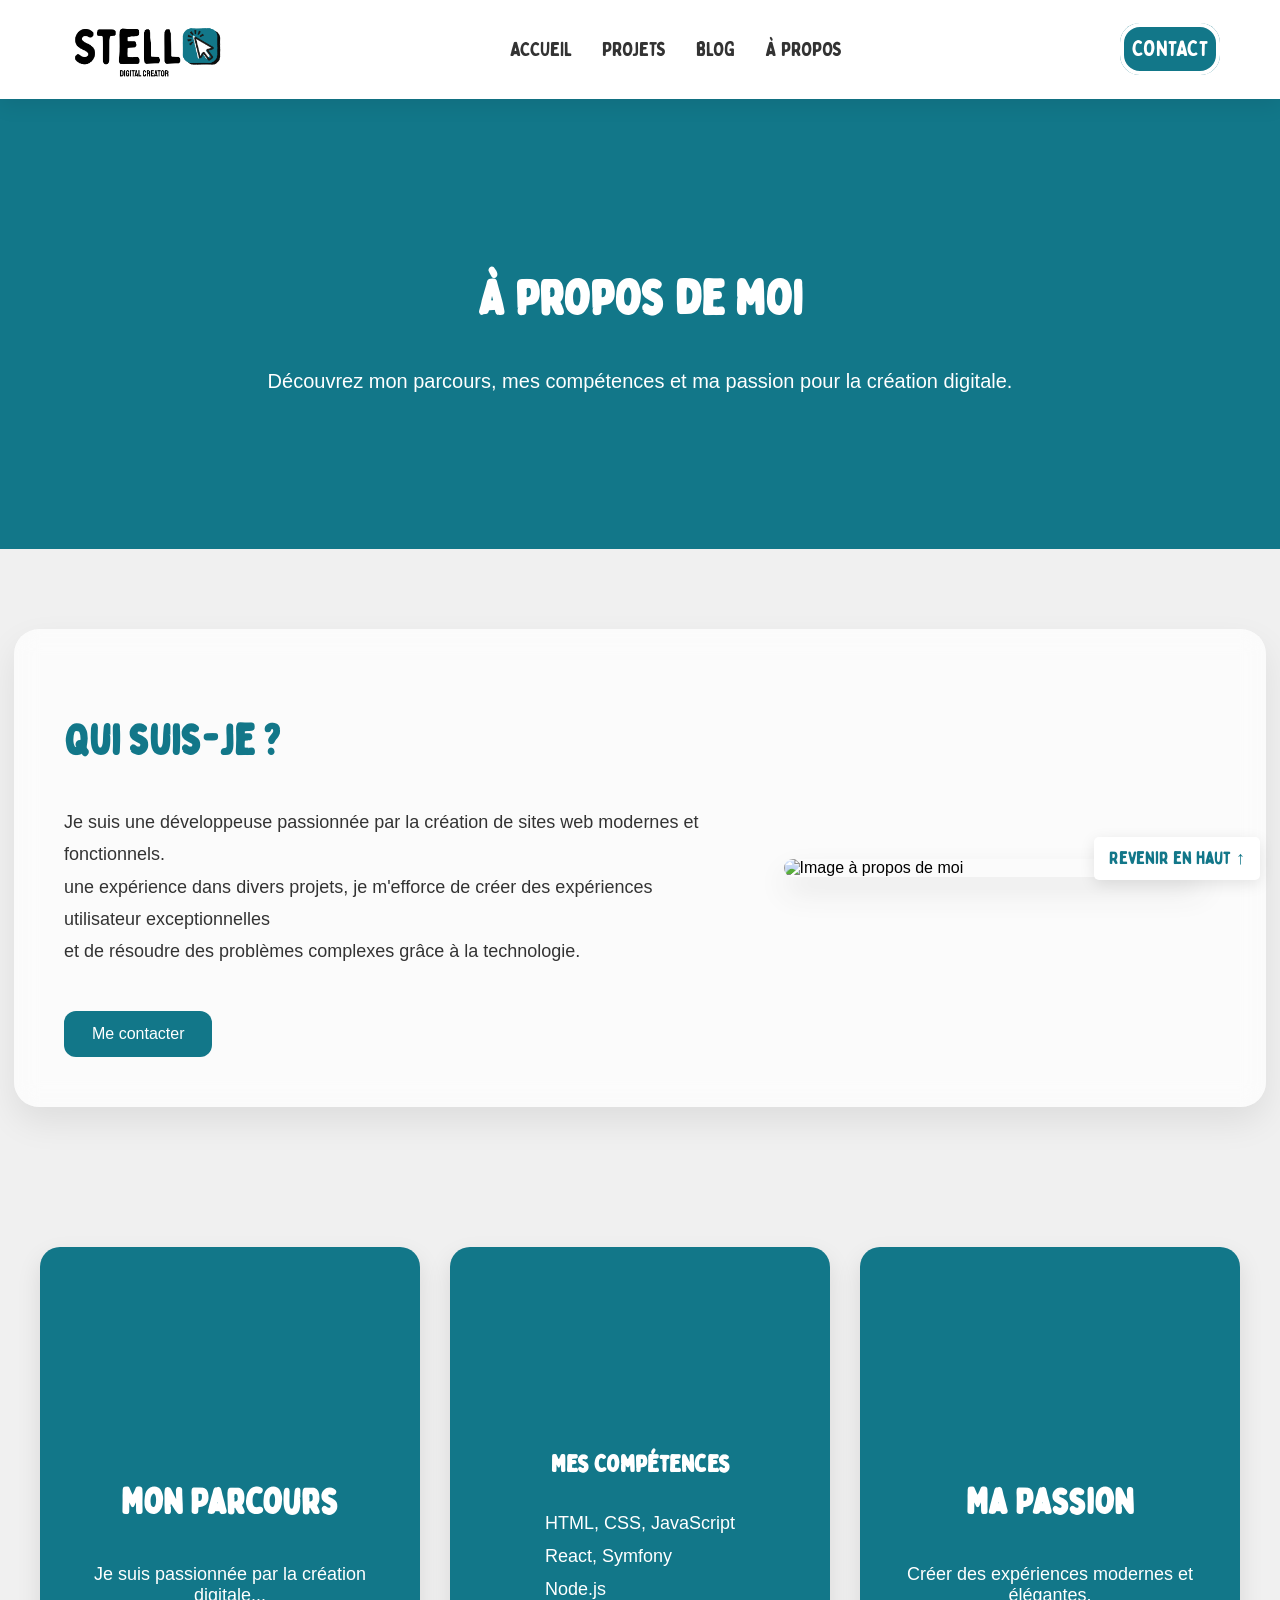
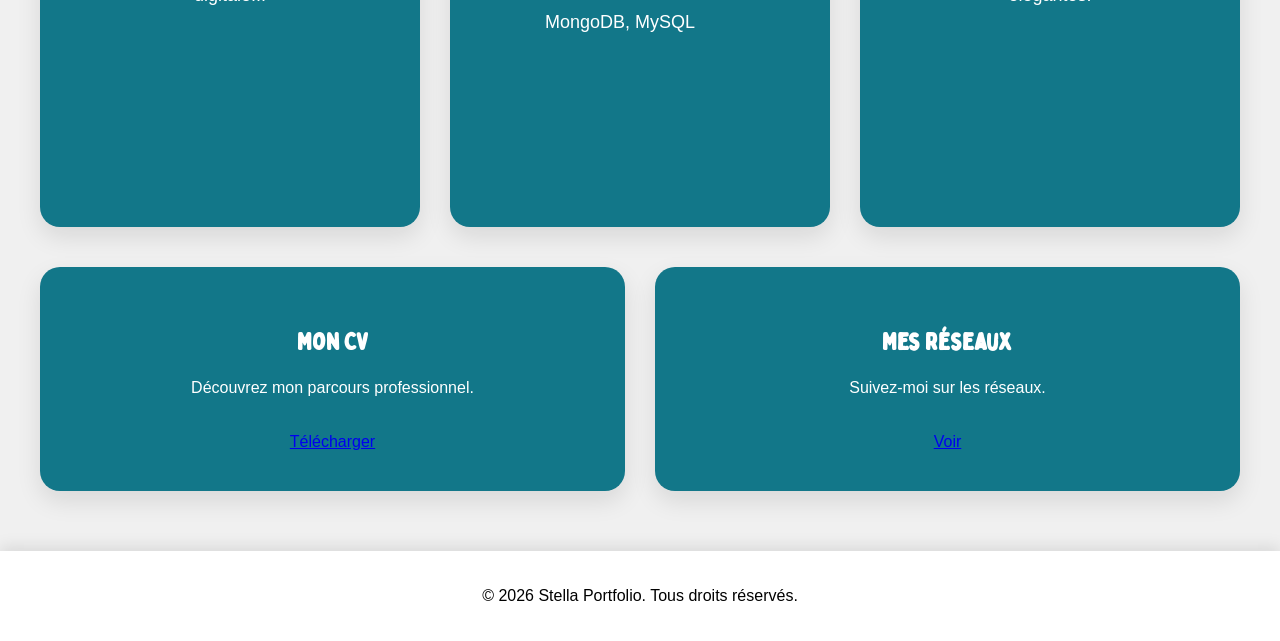
==== vues/apropos.html @ 51af080c "création page html et css" ====
<!DOCTYPE html>
<html lang="fr">
<head>
    <meta charset="UTF-8">
    <meta name="viewport" content="width=device-width, initial-scale=1.0">
        <link rel="stylesheet" href="../assets/css/apropos.css">
        <link rel="stylesheet" href="../assets/css/general.css">
    <title>À propos</title>
</head>

<body>
    <header>
        <!-- En-tête avec la barre de navigation et la section de héros -->
        <nav class="navbar">
            <div class="navbar-logo">
                <img src="../media/logo_stella.png" alt="Logo de mon site" class="logo">
            </div>
            <div class="nav-links">
                <a href="../index.html">Accueil</a>
                <a href="projets.html">Projets</a>
                <a href="blog.html">Blog</a>
                <a href="apropos.html">À propos</a>
            </div>
            <div class="nav-links-right">
                <a href="contact.html">Contact</a>
            </div>
        </nav>
        <!-- Section de héros -->
         <div class="hero-about">
            <h1>À propos de moi</h1>
            <p>Découvrez mon parcours, mes compétences et ma passion pour la création digitale.</p>
        </div>
    </header>

    <!-- Section principale -->
    <main>
        <!-- Section à propos de moi -->
        <section class="about-me">

            <div class="about-me-txt">
            <h2>Qui suis-je ?</h2>
            <p>Je suis une développeuse passionnée par la création de sites web modernes et fonctionnels.<br> une expérience dans divers projets, je m'efforce de créer des expériences utilisateur exceptionnelles <br>et de résoudre des problèmes complexes grâce à la technologie.</p>
             <a href="contact.html" class="btn">Me contacter</a>
            </div>

            <div class="about-me-img">
                <img src="../media/about_image.png" alt="Image à propos de moi" class="about-image">
            </div>

        </section>
        <!-- Section de mon parcours et compétences -->
       <div class="sections-container">

    <div class="section-container-col">
        <section class="about-content">
            <h2>Mon Parcours</h2>
            <p>Je suis passionnée par la création digitale...</p>
        </section>
    </div>

    <div class="section-container-col">
        <section class="skills">
            <h2>Mes Compétences</h2>
            <ul>
                <li>HTML, CSS, JavaScript</li>
                <li>React, Symfony</li>
                <li>Node.js</li>
                <li>MongoDB, MySQL</li>
            </ul>
        </section>
    </div>

    <div class="section-container-col">
        <section class="about-content">
            <h2>Ma Passion</h2>
            <p>Créer des expériences modernes et élégantes.</p>
        </section>
    </div>

</div>
<div class="bottom-sections">

    <section class="resume">
        <h2>Mon CV</h2>
        <p>Découvrez mon parcours professionnel.</p>
        <a href="../media/CV_Stella.pdf" class="btn">Télécharger</a>
    </section>

    <section class="reseaux-sociaux">
        <h2>Mes Réseaux</h2>
        <p>Suivez-moi sur les réseaux.</p>
        <a href="#" class="btn">Voir</a>
    </section>

</div>
    </main>
    <div class="back-to-top">
    <a href="index.html" class="btn">Revenir en haut</a>
</div>
        <footer>
            <p>&copy; 2026 Stella Portfolio. Tous droits réservés.</p>
        </footer>
</body>
</html>
---- assets/css/apropos.css ----
.hero-about {
    height: 50vh;
    display: flex;
    flex-direction: column;
    justify-content: center;
    align-items: center;
      background-color: #127789;
      color: white;
}
.hero-about h1 {
    font-size: 48px; /* 🔥 plus grand */
    margin-bottom: 20px;
}
.hero-about p {
    font-size: 20px; /* 🔥 plus grand */
}
/* Styles pour la section "À propos" */
.apropos-content {
    text-align: center;
    color:white;
    display: flex;
    flex-direction: column;
    align-items: center;
    margin: 0 auto;
    height: 100vh;
    justify-content: center;
    background-color: #127789;
}
.apropos-content h2 {
    font-size: 36px; /* 🔥 plus grand */
    margin-bottom: 20px;
}
.apropos-content p {
    font-size: 18px; /* 🔥 plus grand */
}
.apropos-content a {
    margin-top: 30px;
    padding: 15px 30px;
    background-color: white;
    color: #127789;
    text-decoration: none;
    font-size: 18px;
    font-weight: 500;
    border-radius: 5px;
    transition: 0.3s;
    width: 20%;
}
.apropos-content a:hover {    background-color: #127789;
    color: white;    border: 2px solid white;
}

.about-content {
    text-align: center;
    color:white;
    display: flex;
    flex-direction: column;
    align-items: center;
    margin: 0 auto;
    height: 100vh;
    justify-content: center;
}
.about-content h2 {
    font-size: 36px; /* 🔥 plus grand */
    margin-bottom: 20px;
}
.about-content p {
    font-size: 18px; /* 🔥 plus grand */
}
.about-content a {
    margin-top: 30px;
    padding: 15px 30px;
    background-color: white;
    color: #127789;
    text-decoration: none;
    font-size: 18px;
    font-weight: 500;
    border-radius: 5px;
    transition: 0.3s;
    width: 20%;
}
.about-content a:hover {    background-color: #127789;
    color: white;    border: 2px solid white;
}   
.about-me {
    display: flex;
    flex-direction: row;
    align-items: center;
    justify-content: center;

    gap: 40px;

    width: 90%;
    max-width: 1300px;

    margin: 80px auto;
    padding: 50px;

    background: rgba(255,255,255,0.75);
    backdrop-filter: blur(12px);

    border-radius: 25px;

    box-shadow: 0 15px 35px rgba(0,0,0,0.08);
}


.about-me-txt {
    width: 60%;

    display: flex;
    flex-direction: column;
    justify-content: center;

    text-align: left;
}

.about-me-txt h2 {
    font-size: 42px;
    margin-bottom: 20px;
    color: #127789;
}

.about-me-txt p {
    font-size: 18px;
    line-height: 1.8;
    color: #333;
}

.about-me-txt .btn {
    margin-top: 25px;

    width: fit-content;

    padding: 14px 28px;
    border-radius: 12px;

    background-color: #127789;
    color: white;
    text-decoration: none;

    transition: 0.3s ease;
}

.about-me-txt .btn:hover {
    background-color: #0d5c69;
    transform: translateY(-3px);
}
.about-me-img {
    width: 40%;
    display: flex;
    justify-content: center;
}

.about-image {
    width: 100%;
    max-width: 420px;

    border-radius: 20px;

    object-fit: cover;

    box-shadow: 0 15px 30px rgba(0,0,0,0.10);
}
/* ===== SECTION 3 BLOCS ===== */
.sections-container {
    display: flex;
    flex-direction: row;
    justify-content: center;
    align-items: stretch;
    gap: 30px;

    width: 100%;
    padding: 60px 40px;
    box-sizing: border-box;

    flex-wrap: wrap;
}

/* Chaque colonne */
.section-container-col {
    flex: 1;
    min-width: 300px;
}

/* Cards */
.about-content,
.skills {
    background-color: #127789;
    color: white;

    border-radius: 20px;
    padding: 40px 30px;

    height: 100%;
    min-height: 420px;

    display: flex;
    flex-direction: column;
    justify-content: center;
    align-items: center;

    box-shadow: 0 10px 25px rgba(0,0,0,0.10);
}

/* Liste compétences */
.skills ul {
    padding: 0;
    margin: 0;
    list-style: none;
}

.skills li {
    margin: 12px 0;
    font-size: 18px;
}

/* ===== SECTION CV + RESEAUX ===== */
.bottom-sections {
    display: flex;
    gap: 30px;

    padding: 60px 40px;
    width: 100%;
    box-sizing: border-box;

    flex-wrap: wrap;
}

.resume,
.reseaux-sociaux {
    flex: 1;
    min-width: 320px;

    background-color: #127789;
    color: white;

    padding: 40px;
    border-radius: 20px;

    text-align: center;

    box-shadow: 0 10px 25px rgba(0,0,0,0.10);
}

/* Boutons */
.resume .btn,
.reseaux-sociaux .btn {
    display: inline-block;
    margin-top: 20px;
}

/* Hover premium */
.about-content:hover,
.skills:hover,
.resume:hover,
.reseaux-sociaux:hover {
    transform: translateY(-6px);
    transition: 0.3s ease;
}
---- assets/css/general.css ----
/*** Global Styles */
/*** Importing Fonts */
@font-face {
    font-family: 'Bobby Jones';
    src: url('../fonts/bobby-jones-soft-regular.otf') format('truetype');
    font-weight: normal;
    font-style: normal;
}

body{
    background-color: #f0f0f0;
    margin: 0;
    padding: 0;
}

body, p, a {
    font-family: 'Urbanist', sans-serif;
}

h1, h2 {
    font-family: 'Bobby Jones', sans-serif;
}

/* NAVBAR */
.navbar {
    display: flex;
    justify-content: space-between;
    align-items: center;
    padding: 5px 60px; /* 🔥 plus grand */
    background-color: white;
    box-shadow: 0 6px 20px rgba(0, 0, 0, 0.08);
    position: sticky;
    top: 0;
    z-index: 1000;
}


/* LOGO */
.navbar-logo img {
    height: 85px; /* 🔥 taille logo */
    width: auto;
}

/* LINKS */
.nav-links {
    display: flex;
    gap: 30px; /* espace entre les liens */
    
}

.nav-links a {
    text-decoration: none;
    color: #333; /* 🔥 lisible */
    font-size: 20px;
    font-weight: 500;
    text-transform: uppercase;
    transition: 0.3s;
    font-family: 'Bobby Jones';
}

.nav-links a:hover {
    color: #127789;
}
.nav-links-right a {
    text-decoration: none;
    color: white;
    font-size: 22px;
    font-weight: 500;
    text-transform: uppercase;
    transition: 0.3s;
    font-family: 'Bobby Jones';
    padding: 8px;
    border: 4px solid;
    border-radius: 20px;
    background: #127789;
}
.nav-links-right a:hover {
    color: #127789;
    background: white;
    border: 4px solid #127789;
}

/** FOOTER */
footer {
    background-color: white;
    color: black;
    text-align: center;
    padding: 20px;
    font-size: 16px;
    font-family: 'Bobby Jones';
    box-shadow: 0 -4px 15px rgba(0, 0, 0, 0.1);
}

/** BACK TO TOP */.back-to-top {
    position: fixed;
    bottom: 20px;
    right: 20px;
    padding: 10px 15px;
    background-color: white;
    color: #127789;
    text-decoration: none;
    font-size: 18px;
    font-weight: 500;
    border-radius: 5px;
    transition: 0.3s;
    box-shadow: 0 4px 15px rgba(0, 0, 0, 0.1);
}
.back-to-top:hover {
    background-color: white;
    color: #127789;
    border: 2px solid #127789;
}
.back-to-top:after {
    content: '↑';
    font-size: 18px;
}
.back-to-top:hover:after {
    content: '↑';
    font-size: 18px;
}
.back-to-top a {
    text-decoration: none;
    color: #127789;
    font-size: 18px;
    font-weight: 500;
    transition: 0.3s;
    font-family: "Bobby Jones";
}
.back-to-top a:hover {    
    background-color: white;
    color: #127789;    
   
}
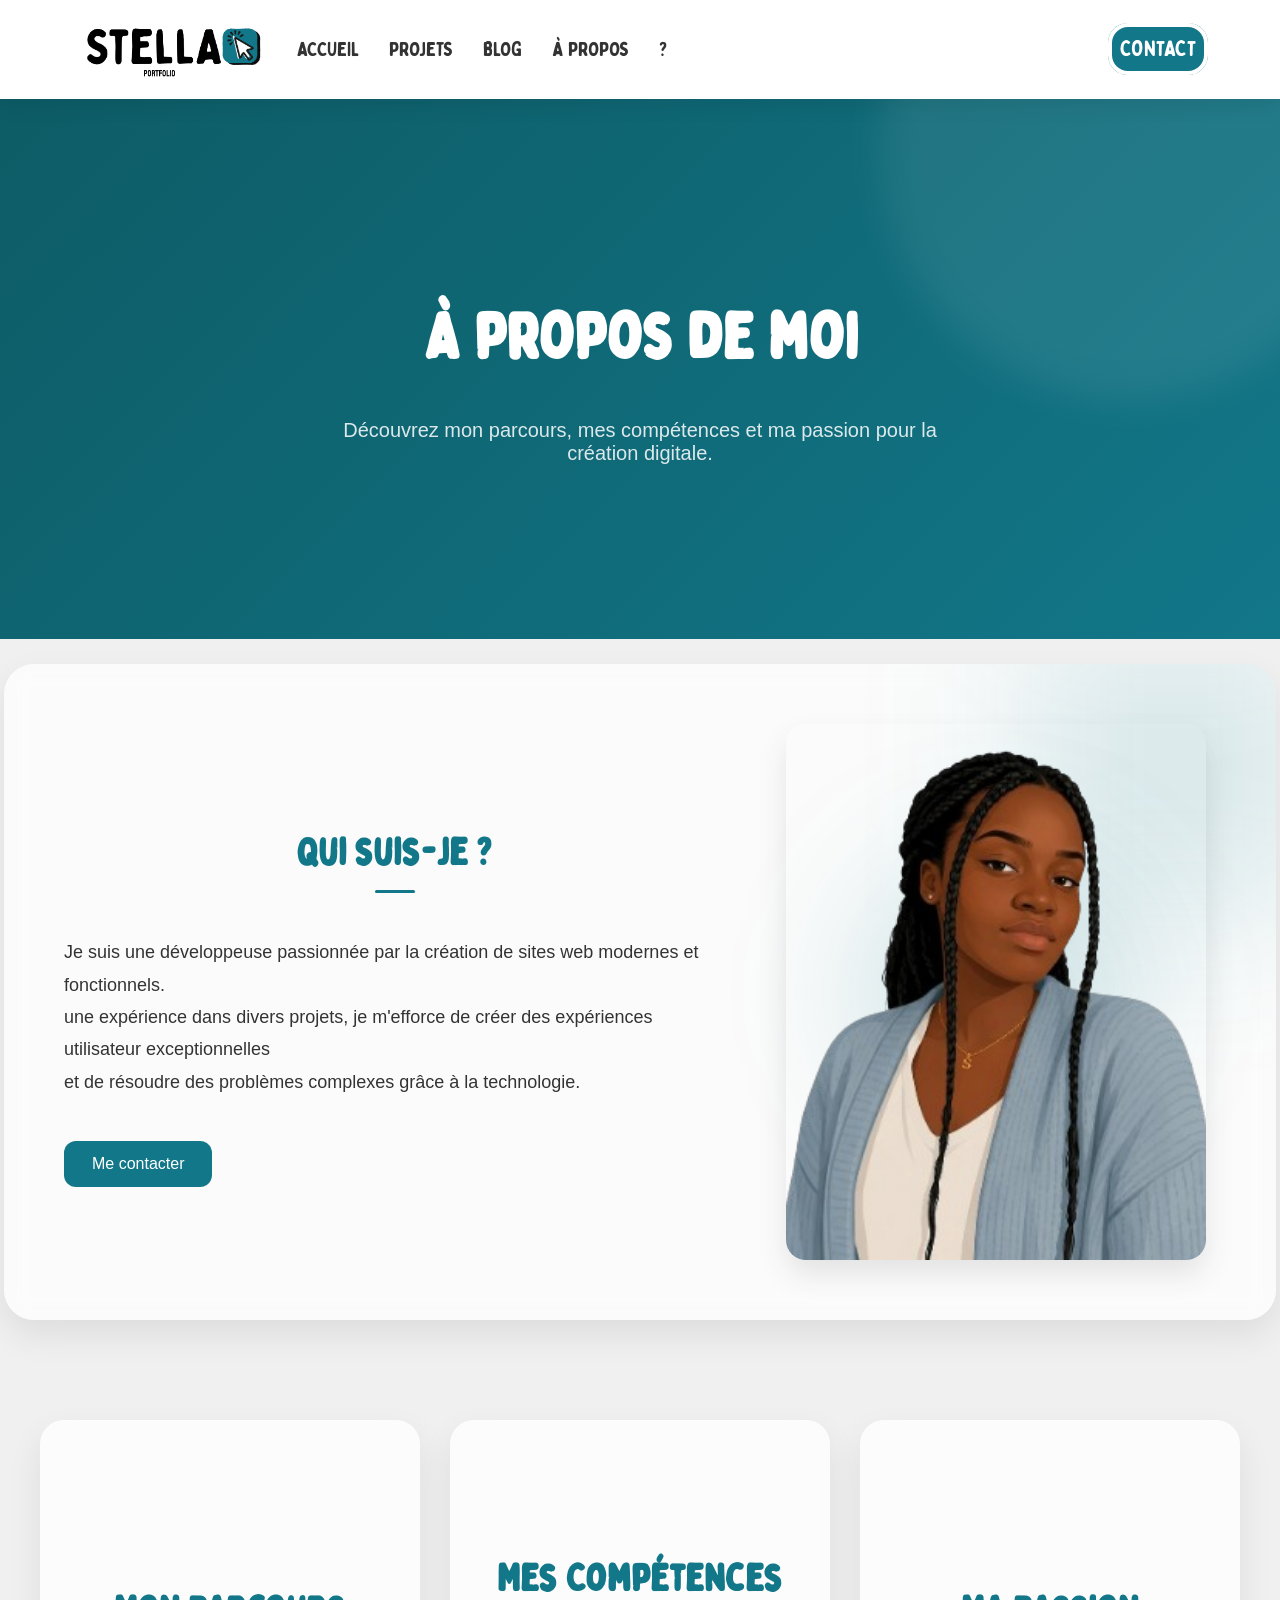
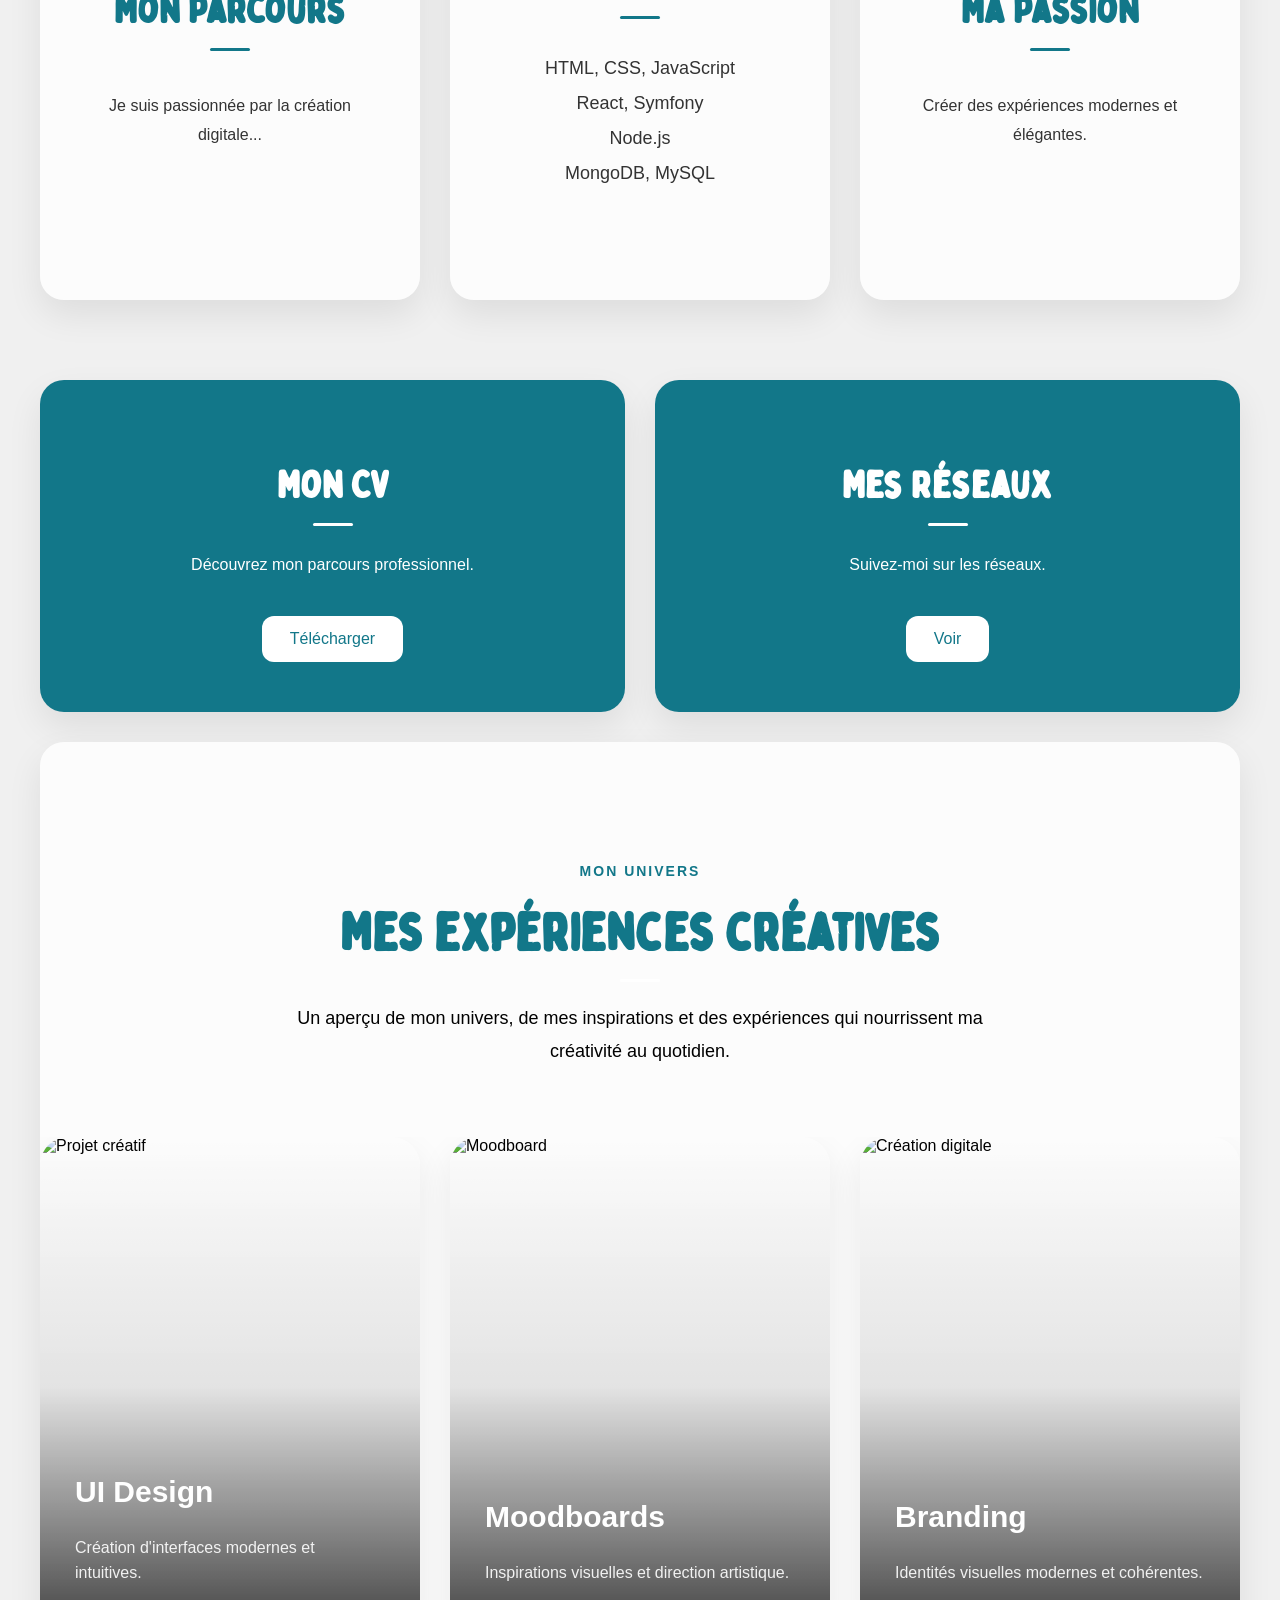
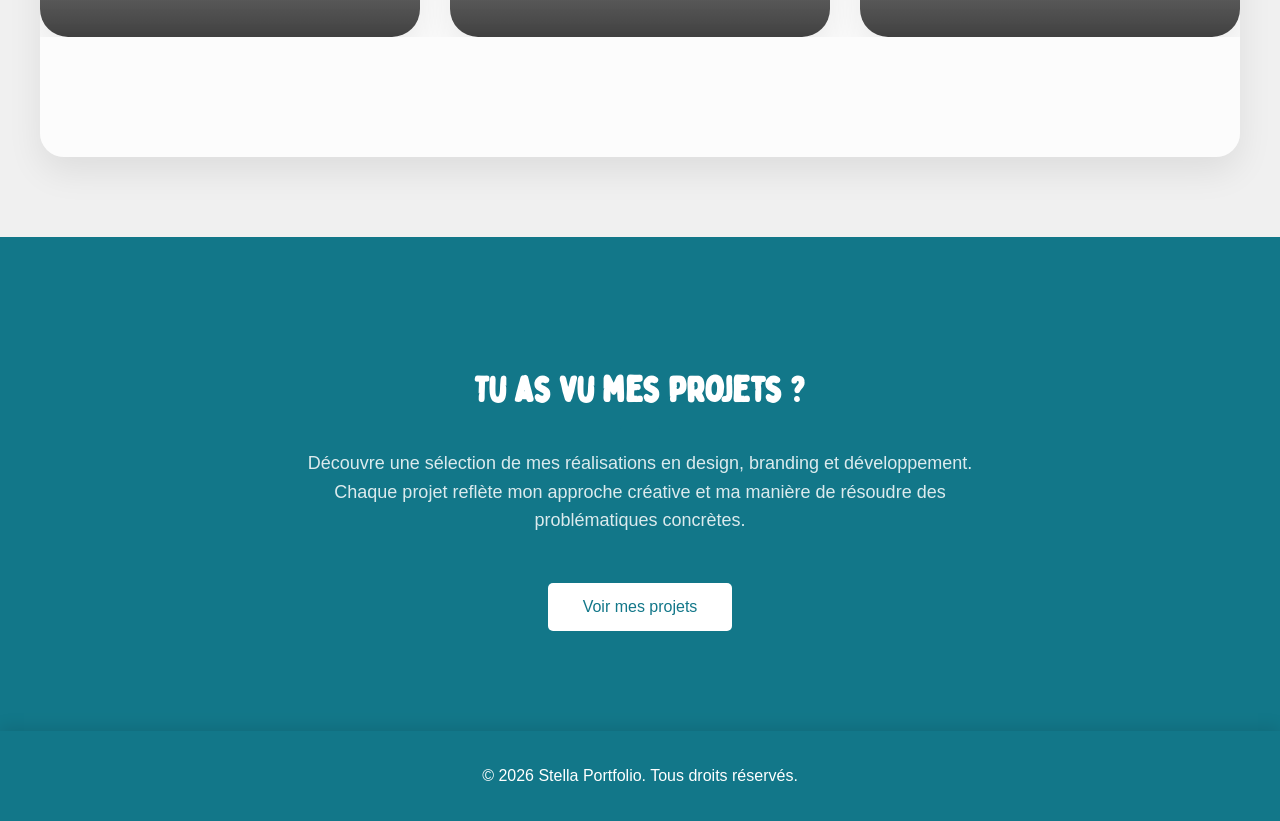
==== commit 0734dde8: "ajout de page ,responsive" ====
--- a/vues/apropos.html
+++ b/vues/apropos.html
@@ -5,26 +5,52 @@
     <meta name="viewport" content="width=device-width, initial-scale=1.0">
         <link rel="stylesheet" href="../assets/css/apropos.css">
         <link rel="stylesheet" href="../assets/css/general.css">
+        <link rel="icon" type="image/png" href="../media/logo-onglet-stella.png">
+
     <title>À propos</title>
 </head>
 
 <body>
     <header>
         <!-- En-tête avec la barre de navigation et la section de héros -->
-        <nav class="navbar">
-            <div class="navbar-logo">
-                <img src="../media/logo_stella.png" alt="Logo de mon site" class="logo">
-            </div>
-            <div class="nav-links">
-                <a href="../index.html">Accueil</a>
-                <a href="projets.html">Projets</a>
-                <a href="blog.html">Blog</a>
-                <a href="apropos.html">À propos</a>
-            </div>
-            <div class="nav-links-right">
-                <a href="contact.html">Contact</a>
-            </div>
-        </nav>
+      <nav class="navbar">
+
+    <!-- LOGO -->
+    <div class="navbar-logo">
+        <img src="../media/logo-stella.png" alt="Logo" class="logo">
+    </div>
+
+    <!-- HAMBURGER -->
+    <div class="hamburger">
+
+        <span></span>
+        <span></span>
+        <span></span>
+
+    </div>
+
+    <!-- MENU -->
+    <div class="nav-menu">
+
+        <div class="nav-links">
+
+            <a href="../index.html">Accueil</a>
+            <a href="projets.html">Projets</a>
+            <a href="blog.html">Blog</a>
+            <a href="apropos.html">À propos</a>
+            <a href="mystere.html">?</a>
+
+        </div>
+
+        <div class="nav-links-right">
+
+            <a href="contact.html">Contact</a>
+
+        </div>
+
+    </div>
+
+</nav>
         <!-- Section de héros -->
          <div class="hero-about">
             <h1>À propos de moi</h1>
@@ -33,7 +59,7 @@
     </header>
 
     <!-- Section principale -->
-    <main>
+    <main class="main-about">
         <!-- Section à propos de moi -->
         <section class="about-me">
 
@@ -44,7 +70,7 @@
             </div>
 
             <div class="about-me-img">
-                <img src="../media/about_image.png" alt="Image à propos de moi" class="about-image">
+                <img src="../media/apropos/img-stella.png" alt="Image à propos de moi" class="about-image">
             </div>
 
         </section>
@@ -91,8 +117,90 @@
         <p>Suivez-moi sur les réseaux.</p>
         <a href="#" class="btn">Voir</a>
     </section>
-
+    <section class="creative-universe">
+
+    <div class="creative-header">
+        <span>Mon univers</span>
+        <h2>Mes expériences créatives</h2>
+        <p>
+            Un aperçu de mon univers, de mes inspirations et des expériences
+            qui nourrissent ma créativité au quotidien.
+        </p>
+    </div>
+
+    <!-- SLIDER -->
+    <div class="slider-container">
+
+        <div class="slider-track">
+
+            <!-- CARD 1 -->
+            <div class="slide-card">
+                <img src="https://picsum.photos/id/237/200/300" alt="Projet créatif">
+
+                <div class="slide-overlay">
+                    <h3>UI Design</h3>
+                    <p>Création d'interfaces modernes et intuitives.</p>
+                </div>
+            </div>
+
+            <!-- CARD 2 -->
+            <div class="slide-card">
+                <img src="https://picsum.photos/id/227/200/3002.jpg" alt="Moodboard">
+
+                <div class="slide-overlay">
+                    <h3>Moodboards</h3>
+                    <p>Inspirations visuelles et direction artistique.</p>
+                </div>
+            </div>
+
+            <!-- CARD 3 -->
+            <div class="slide-card">
+                <img src="https://picsum.photos/id/137/200/300" alt="Création digitale">
+
+                <div class="slide-overlay">
+                    <h3>Branding</h3>
+                    <p>Identités visuelles modernes et cohérentes.</p>
+                </div>
+            </div>
+
+            <!-- CARD 4 -->
+            <div class="slide-card">
+                <img src="https://picsum.photos/id/257/200/300" alt="Workspace">
+
+                <div class="slide-overlay">
+                    <h3>Workspace</h3>
+                    <p>Organisation et environnement créatif.</p>
+                </div>
+            </div>
+
+            <!-- CARD 5 -->
+            <div class="slide-card">
+                <img src="https://picsum.photos/id/127/200/300" alt="Lifestyle">
+
+                <div class="slide-overlay">
+                    <h3>Lifestyle</h3>
+                    <p>Un univers moderne, créatif et inspirant.</p>
+                </div>
+            </div>
+
+        </div>
+
+    </div>
+
+</section>
+ 
 </div>
+   <!-- Section principale -->
+        <section class="cta-projects">
+    <div class="cta-content">
+        <h2>Tu as vu mes projets ?</h2>
+        <p>
+            Découvre une sélection de mes réalisations en design, branding et développement.
+            Chaque projet reflète mon approche créative et ma manière de résoudre des problématiques concrètes.
+        </p>
+        <a href="projets.html" class="cta-btn">Voir mes projets</a>
+    </div>
+</section>
     </main>
     <div class="back-to-top">
     <a href="index.html" class="btn">Revenir en haut</a>
@@ -100,5 +208,6 @@
         <footer>
             <p>&copy; 2026 Stella Portfolio. Tous droits réservés.</p>
         </footer>
+         <script src="../assets/js/menu.js"></script>
 </body>
 </html>
--- a/assets/css/apropos.css
+++ b/assets/css/apropos.css
@@ -1,108 +1,145 @@
+
+
+/* =========================
+   HERO ABOUT
+========================= */
+
 .hero-about {
-    height: 50vh;
+    position: relative;
+    overflow: hidden;
+
+    height: 60vh;
+
     display: flex;
     flex-direction: column;
     justify-content: center;
     align-items: center;
-      background-color: #127789;
-      color: white;
-}
+
+    text-align: center;
+
+    background: linear-gradient(
+        135deg,
+        #0d5c66,
+        #127789
+    );
+
+    color: white;
+
+    padding: 0 20px;
+}
+
+.hero-about::before {
+    content: "";
+
+    position: absolute;
+
+    width: 500px;
+    height: 500px;
+
+    background: rgba(255,255,255,0.08);
+
+    border-radius: 50%;
+
+    top: -200px;
+    right: -100px;
+
+    filter: blur(20px);
+}
+
 .hero-about h1 {
-    font-size: 48px; /* 🔥 plus grand */
+    font-size: 64px;
     margin-bottom: 20px;
-}
+    position: relative;
+    z-index: 2;
+}
+
 .hero-about p {
-    font-size: 20px; /* 🔥 plus grand */
-}
-/* Styles pour la section "À propos" */
-.apropos-content {
+    font-size: 20px;
+    max-width: 650px;
+    opacity: 0.85;
+
+    position: relative;
+    z-index: 2;
+}
+
+/* =========================
+   MAIN
+========================= */
+
+.main-about {
+    padding: 0px 0;
+}
+
+.main-about h2 {
+    font-size: 38px;
+    font-weight: 600;
+    margin-bottom: 25px;
     text-align: center;
-    color:white;
-    display: flex;
-    flex-direction: column;
-    align-items: center;
-    margin: 0 auto;
-    height: 100vh;
-    justify-content: center;
-    background-color: #127789;
-}
-.apropos-content h2 {
-    font-size: 36px; /* 🔥 plus grand */
-    margin-bottom: 20px;
-}
-.apropos-content p {
-    font-size: 18px; /* 🔥 plus grand */
-}
-.apropos-content a {
-    margin-top: 30px;
-    padding: 15px 30px;
-    background-color: white;
-    color: #127789;
-    text-decoration: none;
-    font-size: 18px;
-    font-weight: 500;
-    border-radius: 5px;
-    transition: 0.3s;
-    width: 20%;
-}
-.apropos-content a:hover {    background-color: #127789;
-    color: white;    border: 2px solid white;
-}
-
-.about-content {
-    text-align: center;
-    color:white;
-    display: flex;
-    flex-direction: column;
-    align-items: center;
-    margin: 0 auto;
-    height: 100vh;
-    justify-content: center;
-}
-.about-content h2 {
-    font-size: 36px; /* 🔥 plus grand */
-    margin-bottom: 20px;
-}
-.about-content p {
-    font-size: 18px; /* 🔥 plus grand */
-}
-.about-content a {
-    margin-top: 30px;
-    padding: 15px 30px;
-    background-color: white;
-    color: #127789;
-    text-decoration: none;
-    font-size: 18px;
-    font-weight: 500;
-    border-radius: 5px;
-    transition: 0.3s;
-    width: 20%;
-}
-.about-content a:hover {    background-color: #127789;
-    color: white;    border: 2px solid white;
-}   
+}
+
+.main-about h2::after {
+    content: "";
+
+    display: block;
+
+    width: 40px;
+    height: 3px;
+
+    background: #127789;
+
+    margin: 12px auto 0;
+
+    border-radius: 2px;
+}
+
+.main-about p {
+    line-height: 1.8;
+}
+
+/* =========================
+   ABOUT ME
+========================= */
+
 .about-me {
-    display: flex;
-    flex-direction: row;
+    position: relative;
+    overflow: hidden;
+
+    display: flex;
     align-items: center;
     justify-content: center;
 
-    gap: 40px;
+    gap: 50px;
 
     width: 90%;
     max-width: 1300px;
 
-    margin: 80px auto;
-    padding: 50px;
+    margin: 25px auto 100px;
+    padding: 60px;
 
     background: rgba(255,255,255,0.75);
+
     backdrop-filter: blur(12px);
 
-    border-radius: 25px;
+    border-radius: 30px;
 
     box-shadow: 0 15px 35px rgba(0,0,0,0.08);
 }
 
+.about-me::before {
+    content: "";
+
+    position: absolute;
+
+    width: 300px;
+    height: 300px;
+
+    background: rgba(18,119,137,0.15);
+
+    filter: blur(80px);
+
+    top: -50px;
+    right: -50px;
+}
 
 .about-me-txt {
     width: 60%;
@@ -110,19 +147,14 @@
     display: flex;
     flex-direction: column;
     justify-content: center;
-
-    text-align: left;
 }
 
 .about-me-txt h2 {
-    font-size: 42px;
-    margin-bottom: 20px;
     color: #127789;
 }
 
 .about-me-txt p {
     font-size: 18px;
-    line-height: 1.8;
     color: #333;
 }
 
@@ -132,26 +164,56 @@
     width: fit-content;
 
     padding: 14px 28px;
+
     border-radius: 12px;
 
-    background-color: #127789;
+    background: #127789;
     color: white;
+
     text-decoration: none;
 
     transition: 0.3s ease;
 }
 
 .about-me-txt .btn:hover {
-    background-color: #0d5c69;
+    background: #0d5c66;
+
     transform: translateY(-3px);
 }
+
+/* IMAGE */
+
 .about-me-img {
+    position: relative;
+
     width: 40%;
+
     display: flex;
     justify-content: center;
+    align-items: center;
+}
+
+.about-me-img::before {
+    content: "";
+
+    position: absolute;
+
+    width: 300px;
+    height: 300px;
+
+    background: rgba(18,119,137,0.15);
+
+    border-radius: 50%;
+
+    filter: blur(60px);
+
+    z-index: 1;
 }
 
 .about-image {
+    position: relative;
+    z-index: 2;
+
     width: 100%;
     max-width: 420px;
 
@@ -161,99 +223,401 @@
 
     box-shadow: 0 15px 30px rgba(0,0,0,0.10);
 }
-/* ===== SECTION 3 BLOCS ===== */
+
+
+/* =========================
+   3 CARDS
+========================= */
+
 .sections-container {
     display: flex;
-    flex-direction: row;
     justify-content: center;
     align-items: stretch;
+
     gap: 30px;
 
     width: 100%;
-    padding: 60px 40px;
+
+    padding: 0 40px 80px;
+
     box-sizing: border-box;
 
     flex-wrap: wrap;
 }
 
-/* Chaque colonne */
 .section-container-col {
     flex: 1;
     min-width: 300px;
 }
 
-/* Cards */
 .about-content,
 .skills {
-    background-color: #127789;
-    color: white;
-
-    border-radius: 20px;
-    padding: 40px 30px;
-
-    height: 100%;
-    min-height: 420px;
+    background: rgba(255,255,255,0.8);
+
+    backdrop-filter: blur(10px);
+
+    color: #333;
+
+    border-radius: 24px;
+
+    padding: 50px 35px;
+
+    min-height: 380px;
 
     display: flex;
     flex-direction: column;
     justify-content: center;
     align-items: center;
 
-    box-shadow: 0 10px 25px rgba(0,0,0,0.10);
-}
-
-/* Liste compétences */
+    text-align: center;
+
+    box-shadow: 0 15px 35px rgba(0,0,0,0.08);
+
+    transition: 0.3s ease;
+}
+
+.about-content h2,
+.skills h2 {
+    color: #127789;
+}
+
+.about-content:hover,
+.skills:hover {
+    transform: translateY(-10px) scale(1.02);
+
+    box-shadow: 0 25px 50px rgba(0,0,0,0.12);
+}
+
+/* LISTE */
+
 .skills ul {
+    list-style: none;
+
     padding: 0;
     margin: 0;
-    list-style: none;
 }
 
 .skills li {
-    margin: 12px 0;
+    margin: 14px 0;
+
     font-size: 18px;
 }
 
-/* ===== SECTION CV + RESEAUX ===== */
+/* =========================
+   BOTTOM SECTIONS
+========================= */
+
 .bottom-sections {
     display: flex;
+
     gap: 30px;
 
-    padding: 60px 40px;
     width: 100%;
+
+    padding: 0 40px 80px;
+
     box-sizing: border-box;
 
     flex-wrap: wrap;
 }
 
+.resume h2 ,.reseaux-sociaux h2 {
+    color: white
+}
 .resume,
 .reseaux-sociaux {
     flex: 1;
     min-width: 320px;
 
-    background-color: #127789;
+    background: #127789;
     color: white;
 
-    padding: 40px;
-    border-radius: 20px;
+    backdrop-filter: blur(10px);
+
+    
+    padding: 50px;
+
+    border-radius: 24px;
 
     text-align: center;
 
-    box-shadow: 0 10px 25px rgba(0,0,0,0.10);
-}
-
-/* Boutons */
+    box-shadow: 0 15px 35px rgba(0,0,0,0.08);
+
+    transition: 0.3s ease;
+}
+
+.resume:hover,
+.reseaux-sociaux:hover {
+    transform: translateY(-10px) scale(1.02);
+
+    box-shadow: 0 25px 50px rgba(0,0,0,0.12);
+}
+
+/* =========================
+   BUTTONS
+========================= */
+
 .resume .btn,
 .reseaux-sociaux .btn {
     display: inline-block;
+
     margin-top: 20px;
-}
-
-/* Hover premium */
-.about-content:hover,
-.skills:hover,
-.resume:hover,
-.reseaux-sociaux:hover {
-    transform: translateY(-6px);
+
+    padding: 14px 28px;
+
+    border-radius: 12px;
+
+    background: white;
+    color: #127789;
+
+    text-decoration: none;
+
     transition: 0.3s ease;
+}
+.bottom-sections h2::after {
+    content: "";
+    display: block;
+    width: 40px;
+    height: 3px;
+    background: white;;
+    margin: 12px auto 0;
+    border-radius: 2px;
+}
+.resume .btn:hover,
+.reseaux-sociaux .btn:hover {
+    background: #0d5c66;
+
+    transform: translateY(-3px);
+}
+/* =========================
+   CREATIVE UNIVERSE
+========================= */
+
+.creative-universe {
+    position: relative;
+    border-radius: 24px;
+    padding: 120px 0;
+    overflow: hidden;
+    background: rgba(255, 255, 255, 0.8);
+    box-shadow: 0 15px 35px rgba(0, 0, 0, 0.08);
+    transition: 0.3s ease;
+}
+
+/* HEADER */
+
+.creative-header {
+    text-align: center;
+
+    margin-bottom: 70px;
+
+    padding: 0 20px;
+}
+
+.creative-header span {
+    color: #127789;
+
+    text-transform: uppercase;
+
+    letter-spacing: 2px;
+
+    font-size: 14px;
+
+    font-weight: 600;
+}
+
+.creative-header h2 {
+    font-size: 52px;
+
+    margin: 20px 0;
+
+    color: #127789;
+    
+}
+
+.creative-header p {
+    max-width: 700px;
+
+    margin: 0 auto;
+
+    font-size: 18px;
+
+    line-height: 1.8;
+
+}
+
+/* =========================
+   SLIDER
+========================= */
+
+.slider-container {
+    width: 100%;
+
+    overflow: hidden;
+
+    position: relative;
+}
+
+/* TRACK */
+
+.slider-track {
+    display: flex;
+
+    gap: 30px;
+
+    width: max-content;
+
+    animation: scrollSlider 30s linear infinite;
+}
+
+/* ANIMATION */
+
+@keyframes scrollSlider {
+
+    0% {
+        transform: translateX(0);
+    }
+
+    100% {
+        transform: translateX(-50%);
+    }
+}
+
+/* =========================
+   CARD
+========================= */
+
+.slide-card {
+    position: relative;
+
+    width: 380px;
+    height: 500px;
+
+    border-radius: 28px;
+
+    overflow: hidden;
+
+    flex-shrink: 0;
+
+    box-shadow:
+    0 15px 35px rgba(0,0,0,0.08);
+
+    transition:
+    transform 0.5s ease,
+    box-shadow 0.5s ease;
+}
+
+/* IMAGE */
+
+.slide-card img {
+    width: 100%;
+    height: 100%;
+
+    object-fit: cover;
+
+    transition: transform 0.7s ease;
+}
+
+/* OVERLAY */
+
+.slide-overlay {
+    position: absolute;
+
+    inset: 0;
+
+    display: flex;
+    flex-direction: column;
+    justify-content: flex-end;
+
+    padding: 35px;
+
+    background:
+    linear-gradient(
+        to top,
+        rgba(0,0,0,0.75),
+        rgba(0,0,0,0.1),
+        transparent
+    );
+
+    color: white;
+}
+
+.slide-overlay h3 {
+    font-size: 30px;
+
+    margin-bottom: 10px;
+}
+
+.slide-overlay p {
+    font-size: 16px;
+
+    line-height: 1.6;
+
+    opacity: 0.9;
+}
+
+/* HOVER */
+
+.slide-card:hover {
+    transform:
+    translateY(-10px)
+    scale(1.02);
+
+    box-shadow:
+    0 25px 50px rgba(0,0,0,0.15);
+}
+
+.slide-card:hover img {
+    transform: scale(1.08);
+}
+
+
+.cta-projects {
+    padding: 100px 20px;
+    text-align: center;
+    background: #127789;
+    color: white;
+
+    display: flex;
+    justify-content: center;
+    align-items: center;
+}
+
+.cta-content {
+    max-width: 700px;
+}
+
+/* TITRE */
+.cta-projects h2 {
+    font-size: 36px;
+    margin-bottom: 20px;
+}
+
+/* TEXTE */
+.cta-projects p {
+    font-size: 18px;
+    line-height: 1.6;
+    opacity: 0.85;
+}
+
+/* BOUTON */
+.cta-btn {
+    display: inline-block;
+    margin-top: 30px;
+    padding: 15px 35px;
+
+    background: white;
+    color: #127789;
+    text-decoration: none;
+
+    border-radius: 5px;
+    font-size: 16px;
+
+    transition: 0.3s;
+}
+
+/* HOVER */
+.cta-btn:hover {
+    background: white;
+    color: #127789;
+    transform: translateY(-3px);
 }
--- a/assets/css/general.css
+++ b/assets/css/general.css
@@ -24,7 +24,7 @@
 /* NAVBAR */
 .navbar {
     display: flex;
-    justify-content: space-between;
+    justify-content: space-around;
     align-items: center;
     padding: 5px 60px; /* 🔥 plus grand */
     background-color: white;
@@ -32,6 +32,7 @@
     position: sticky;
     top: 0;
     z-index: 1000;
+        flex-direction: row;
 }
 
 
@@ -80,10 +81,67 @@
     border: 4px solid #127789;
 }
 
+/* MENU GLOBAL */
+
+.nav-menu {
+    display: flex;
+    align-items: center;
+    gap: 440px;
+}
+
+/* HAMBURGER */
+
+.hamburger{
+
+    display: none;
+
+    flex-direction: column;
+    justify-content: center;
+
+    gap: 6px;
+
+    cursor: pointer;
+
+   z-index: 1001;
+}
+
+.hamburger span{
+
+    width: 30px;
+    height: 3px;
+  z-index: 1001;
+    background: #127789;
+
+    border-radius: 20px;
+
+    transition: 0.4s ease;
+}
+
+/* ANIMATION */
+
+.hamburger.active span:nth-child(1){
+
+    transform:
+    rotate(45deg)
+    translateY(12px);
+}
+
+.hamburger.active span:nth-child(2){
+
+    opacity: 0;
+}
+
+.hamburger.active span:nth-child(3){
+
+    transform:
+    rotate(-45deg)
+    translateY(-12px);
+}
+
 /** FOOTER */
 footer {
-    background-color: white;
-    color: black;
+    background-color: #127789;
+    color: white;
     text-align: center;
     padding: 20px;
     font-size: 16px;
@@ -104,6 +162,7 @@
     border-radius: 5px;
     transition: 0.3s;
     box-shadow: 0 4px 15px rgba(0, 0, 0, 0.1);
+    visibility: hidden;
 }
 .back-to-top:hover {
     background-color: white;
@@ -131,3 +190,87 @@
     color: #127789;    
    
 }
+
+/* ========================= */
+/* MOBILE MENU */
+/* ========================= */
+
+@media screen and (max-width: 768px){
+
+ .navbar {
+        display: flex;
+        justify-content: space-between; 
+        align-items: center;
+        /* padding: 5px 60px; */
+        background-color: white;
+        box-shadow: 0 6px 20px rgba(0, 0, 0, 0.08);
+        position: fixed;
+        top: 0;
+        z-index: 1000;
+        flex-direction: row;
+        width: 100%;
+    }
+
+.navbar-logo img {
+    height: 85px;
+    width: auto;
+}
+    .hamburger {
+                display: flex;
+        color: white;
+       position: fixed;
+        right: 36px;
+       
+        border-radius: 100%;
+    }
+
+.hamburger span {
+    width: 30px;
+    height: 3px;
+    z-index: 1001;
+    background: #127789;
+    border-radius: 20px;
+    transition: 0.4s ease;
+}
+ /* ACTIVE */
+
+.nav-menu.active{
+        right: 0;
+    }
+
+.nav-menu {
+    position: fixed;
+    top: 0;
+    right: -100%; /* 🔥 IMPORTANT */
+    width: 100%;
+    height: 110vh;
+    background: rgb(255 255 255 / 96%);
+    backdrop-filter: blur(12px);
+    flex-direction: column;
+    justify-content: center;
+    align-items: center;
+    gap: 50px;
+    transition: 0.5s ease;
+    z-index: 1000;
+}
+.nav-links {
+        display: flex;
+        flex-direction: column;
+        align-items: center;
+        gap: 35px;
+                height: 50%;
+    }
+.nav-links a {
+        font-size: 28px;
+        color: #127789;
+    }
+    .nav-links-right a {
+        font-size: 22px;
+        color: white;
+                padding: 20px;
+
+        /* color: #127789; */
+        border: none;
+    }
+
+}
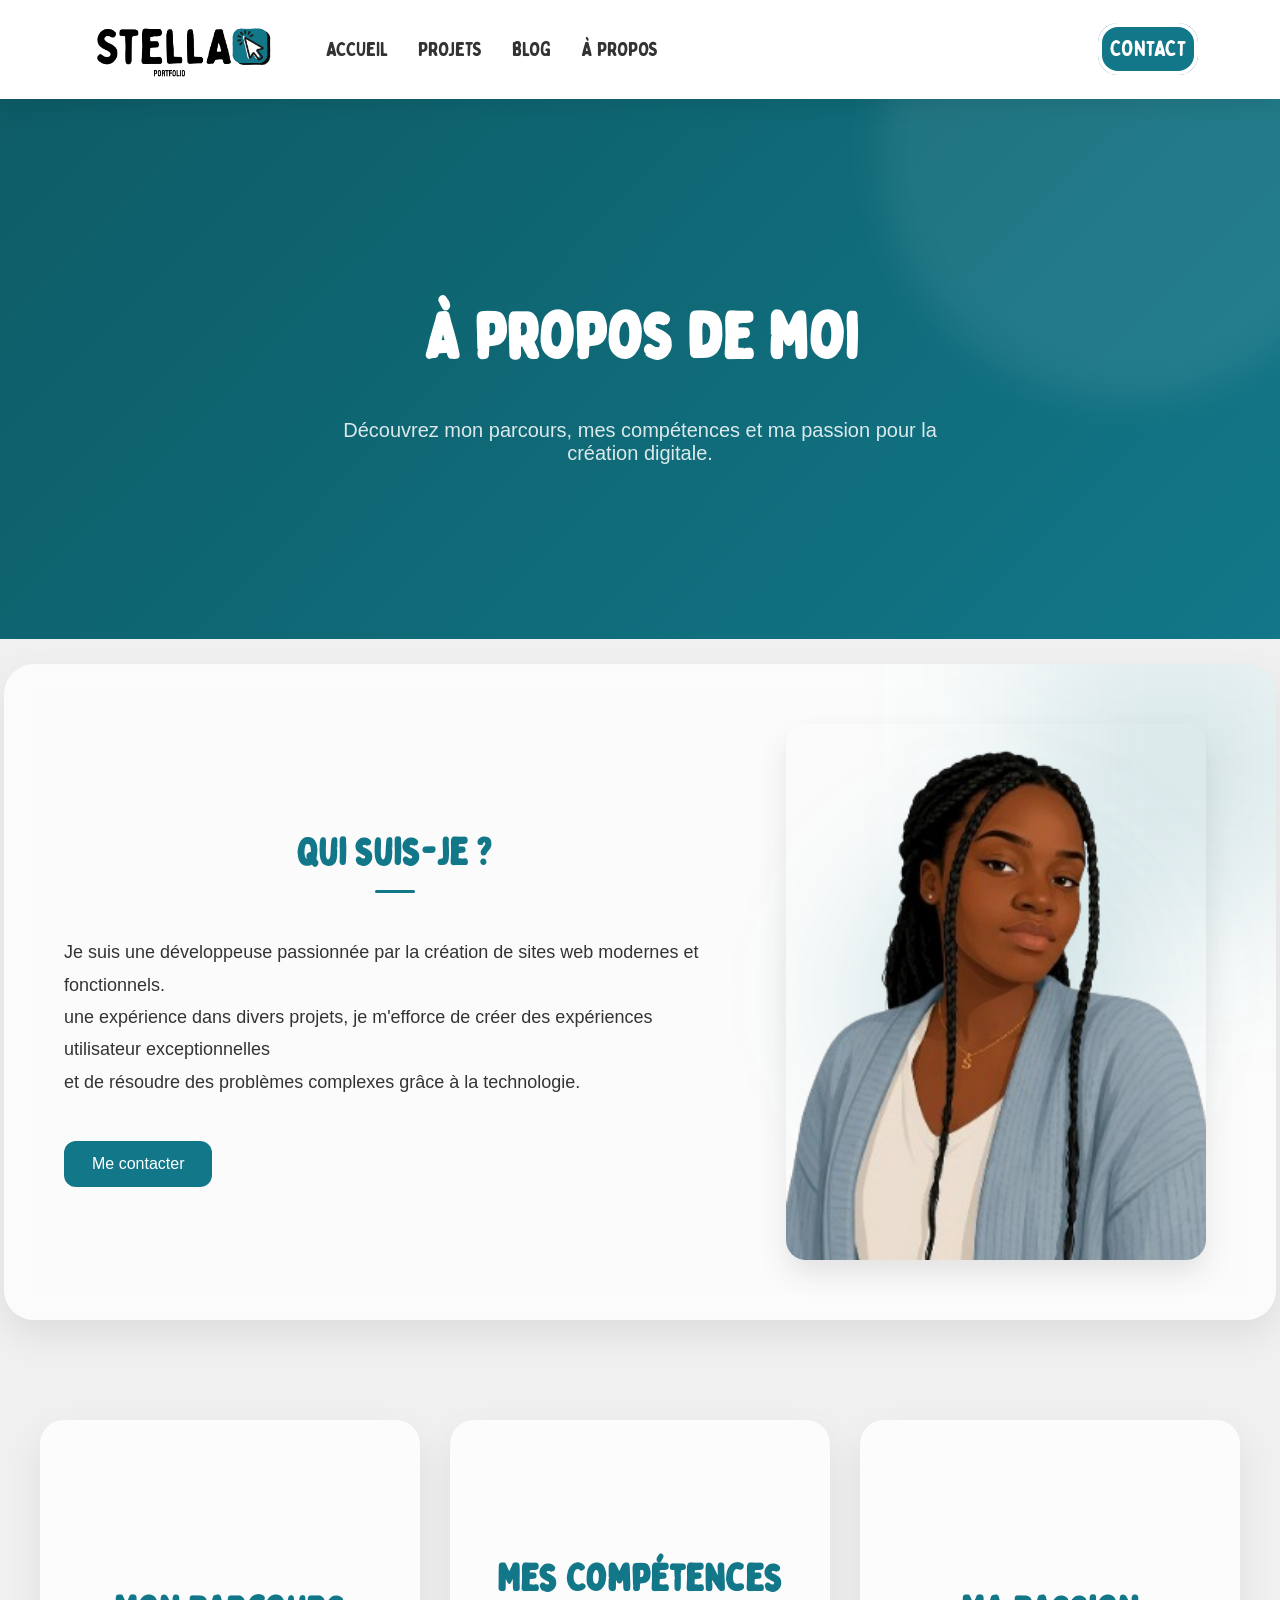
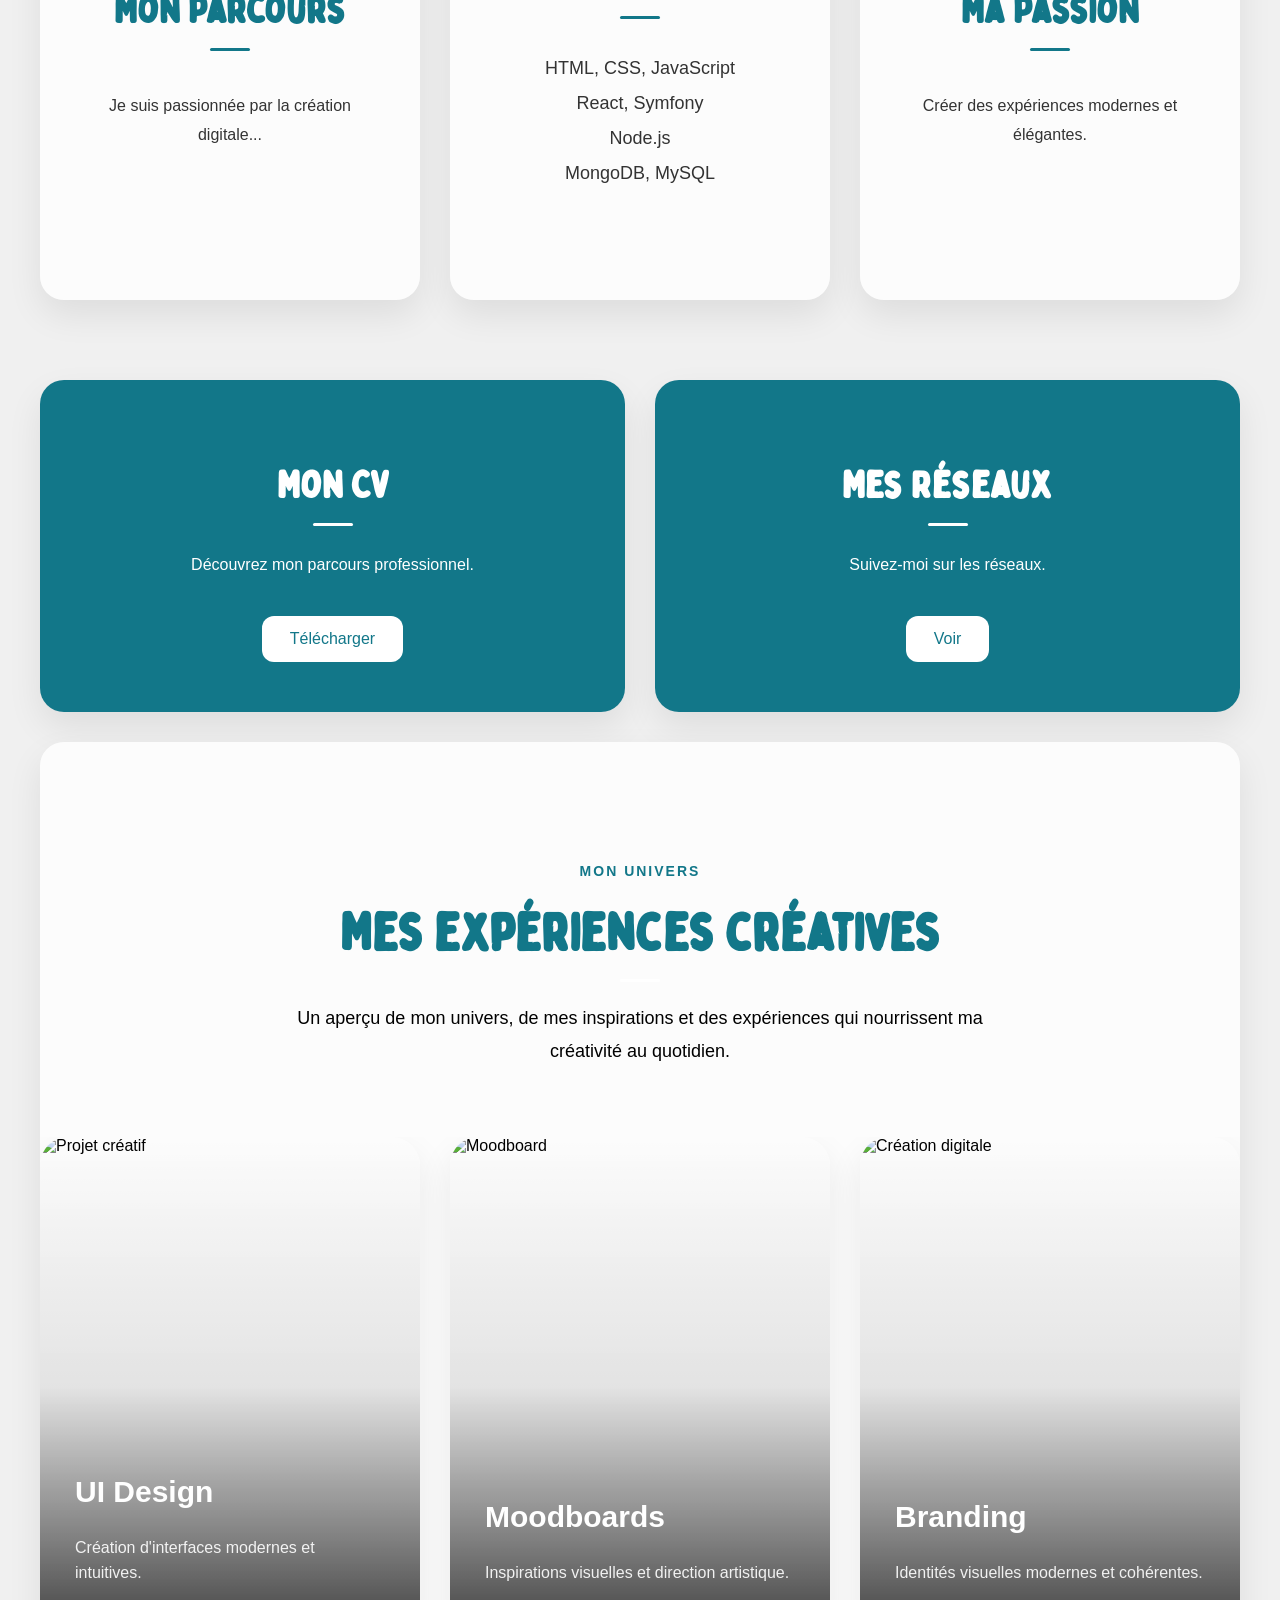
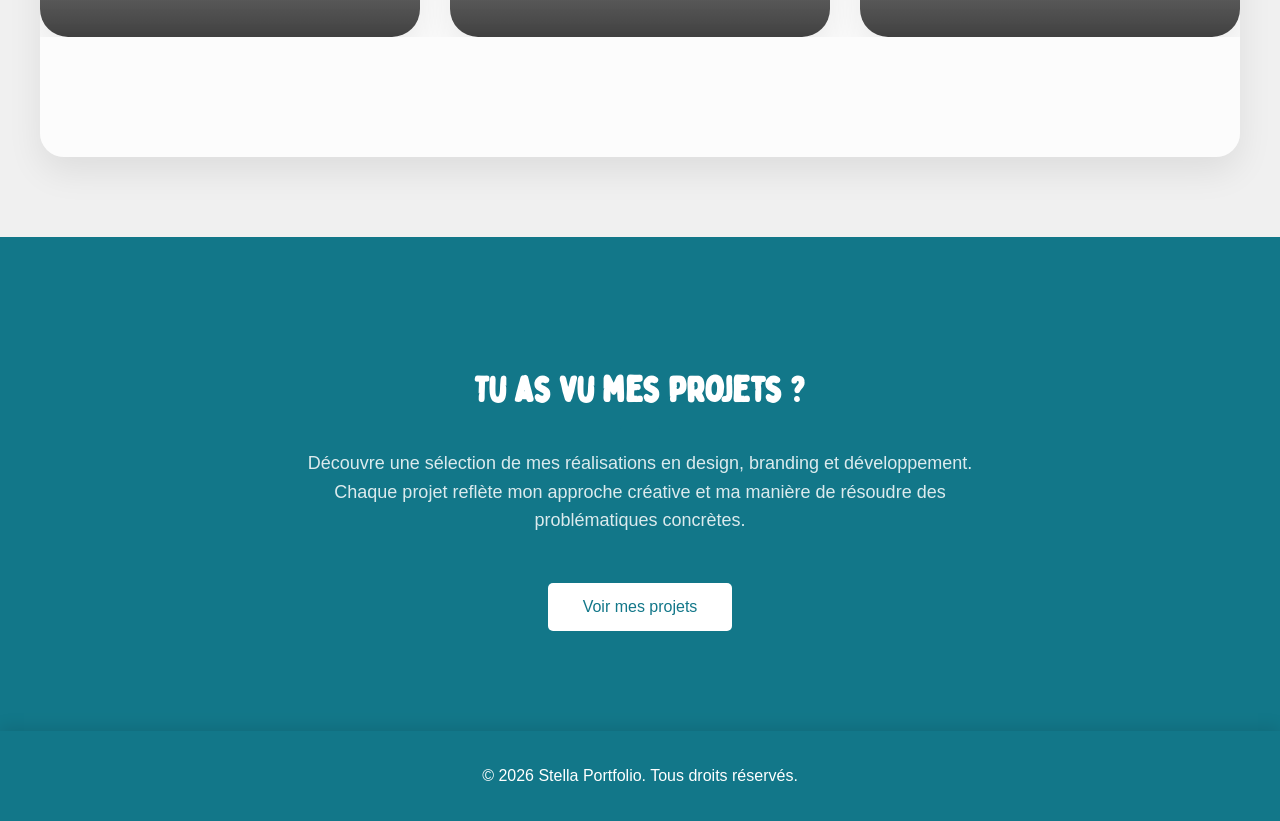
==== commit 149df861: "modification page" ====
--- a/vues/apropos.html
+++ b/vues/apropos.html
@@ -38,7 +38,7 @@
             <a href="projets.html">Projets</a>
             <a href="blog.html">Blog</a>
             <a href="apropos.html">À propos</a>
-            <a href="mystere.html">?</a>
+            <!--   <a href="mystere.html">?</a> -->
 
         </div>
 
--- a/assets/css/general.css
+++ b/assets/css/general.css
@@ -214,6 +214,7 @@
 .navbar-logo img {
     height: 85px;
     width: auto;
+   margin-left: 30px;
 }
     .hamburger {
                 display: flex;
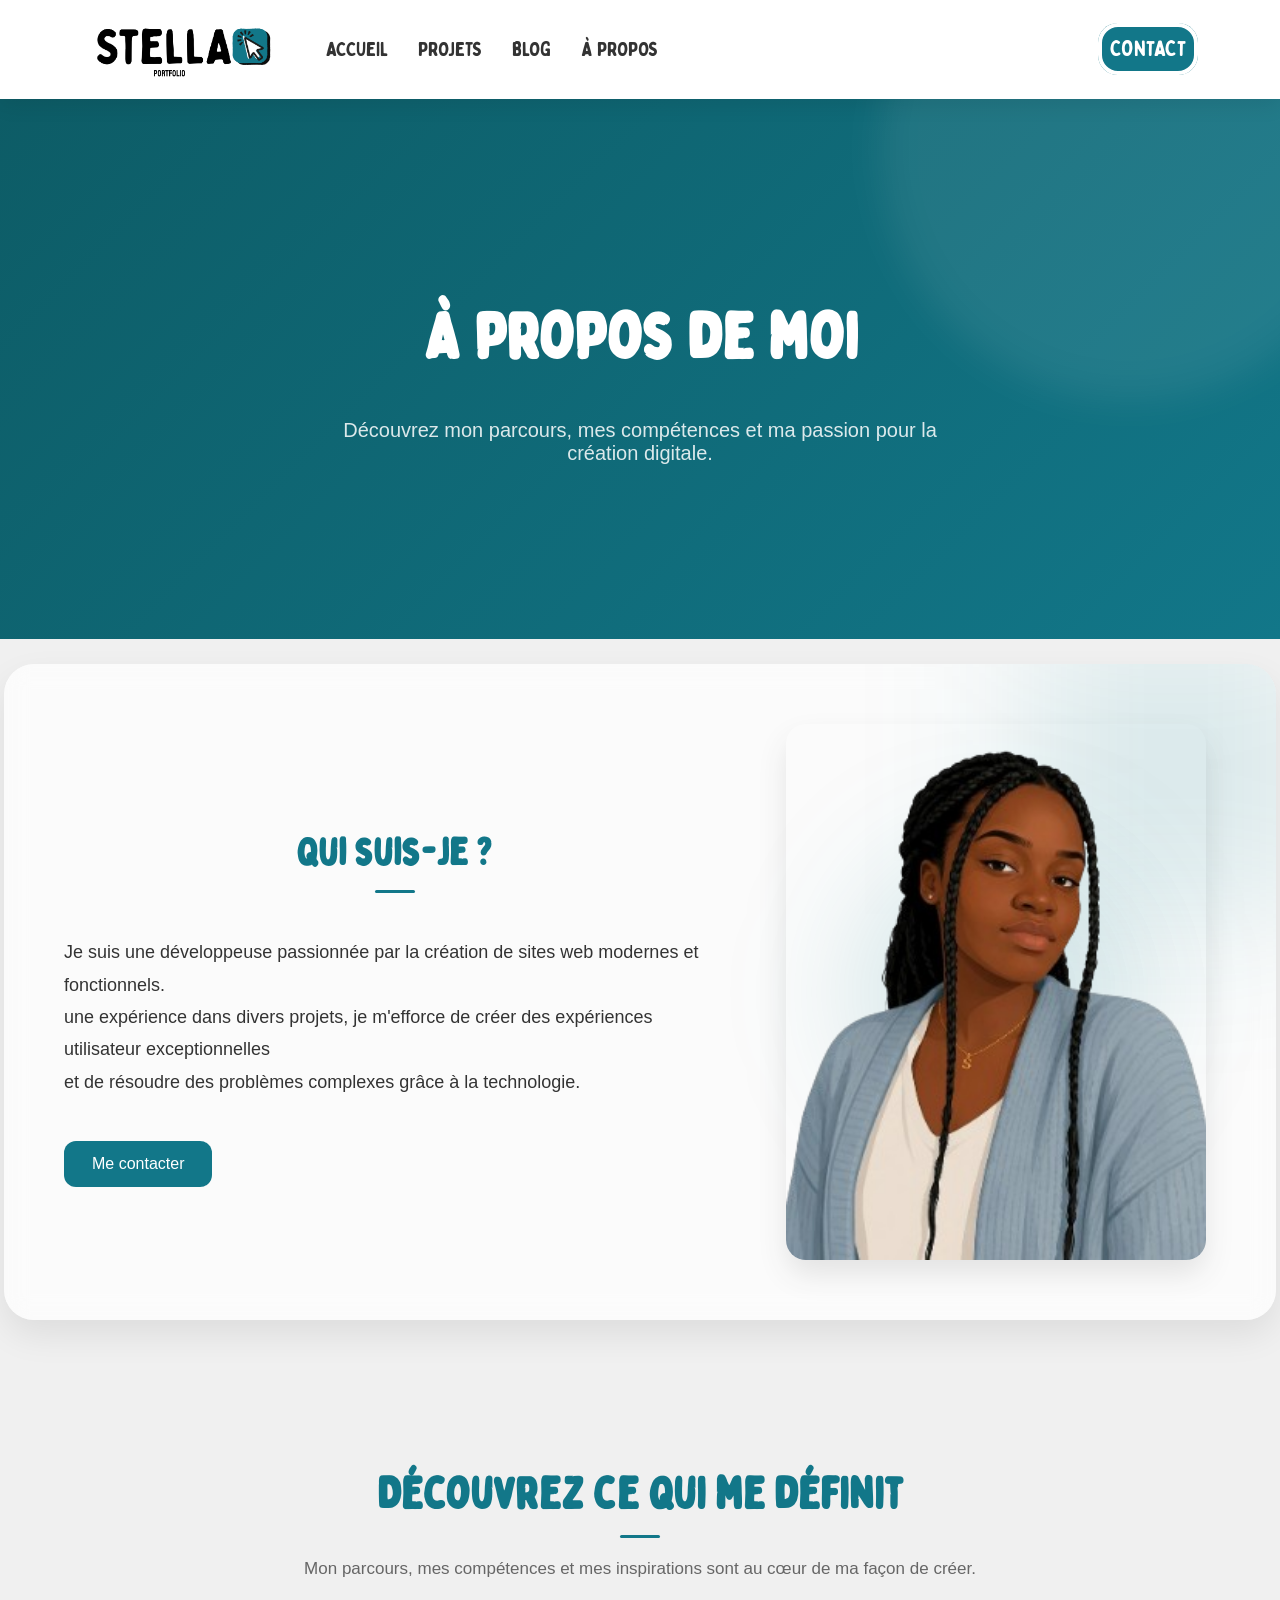
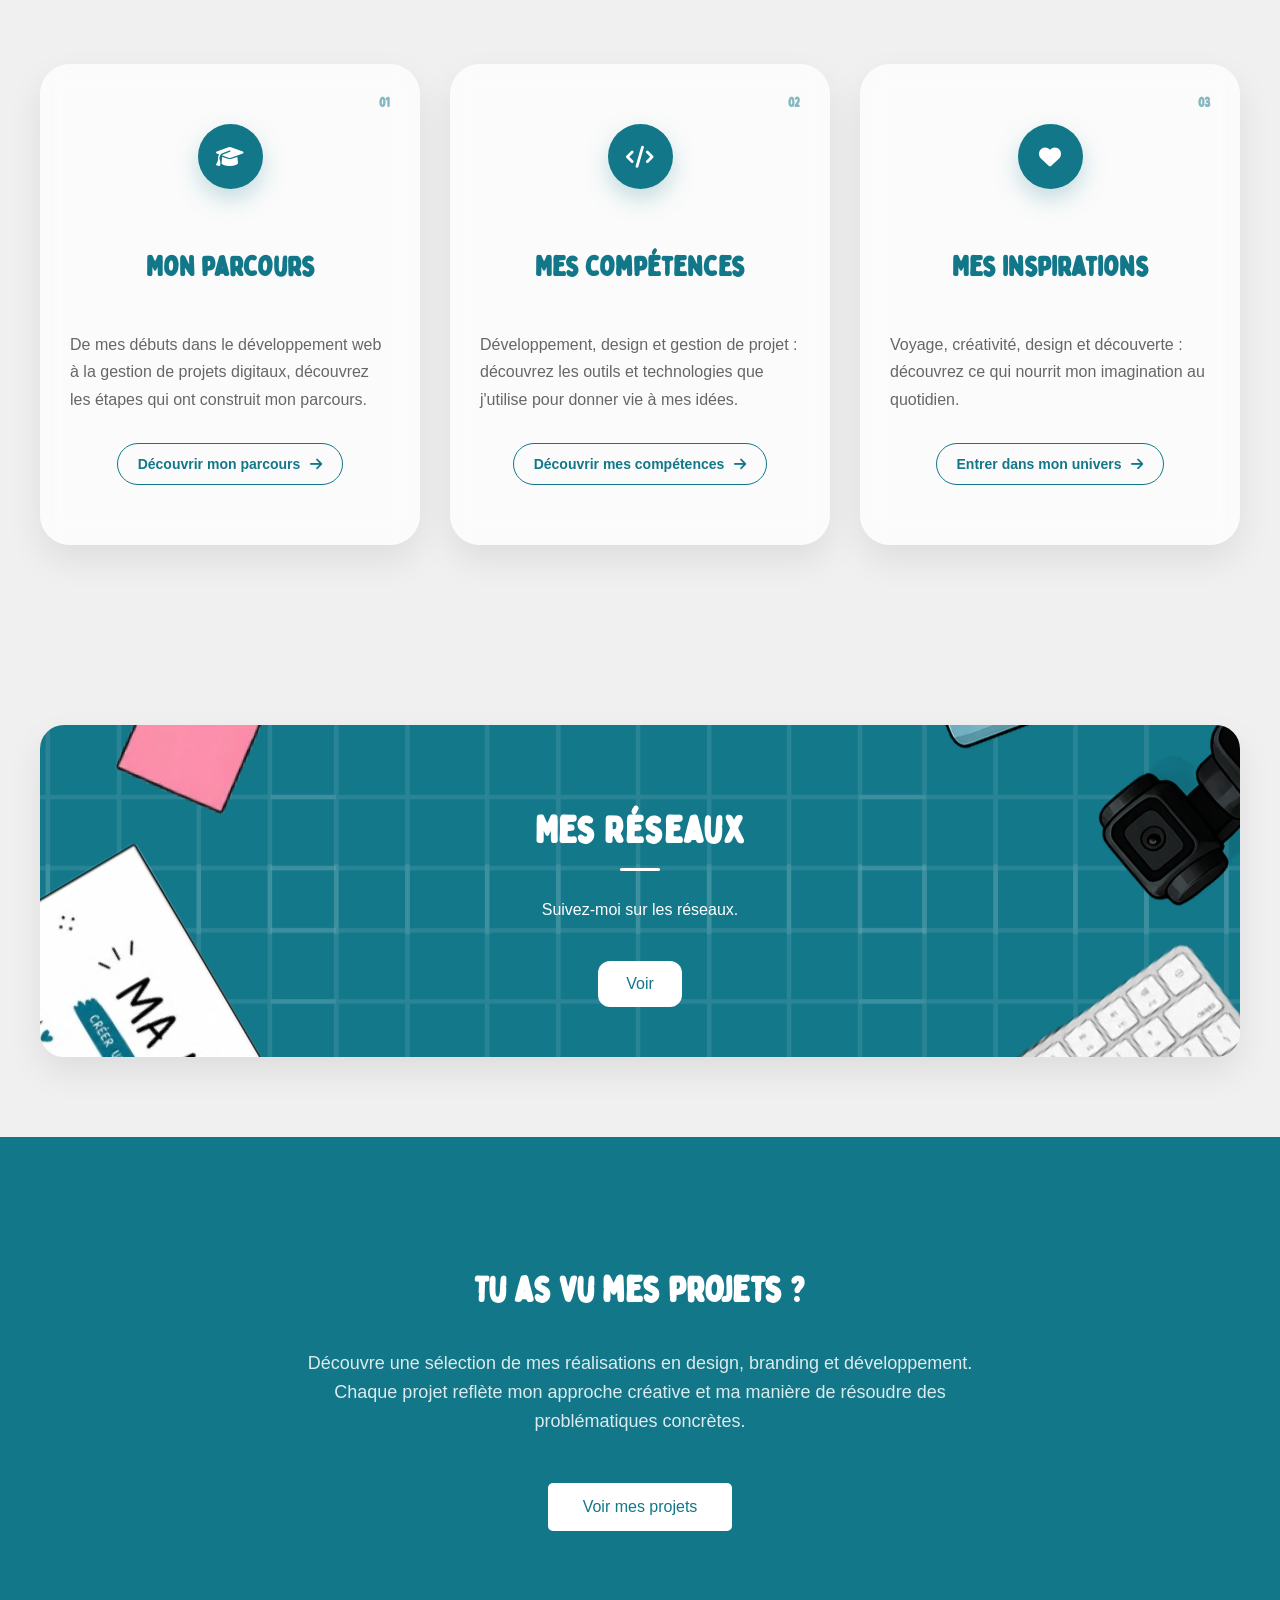
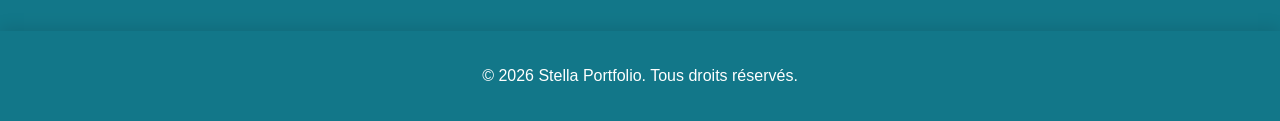
==== commit 62563f51: "mise à jour des pages" ====
--- a/vues/apropos.html
+++ b/vues/apropos.html
@@ -6,7 +6,10 @@
         <link rel="stylesheet" href="../assets/css/apropos.css">
         <link rel="stylesheet" href="../assets/css/general.css">
         <link rel="icon" type="image/png" href="../media/logo-onglet-stella.png">
-
+    <link
+    rel="stylesheet"
+    href="https://cdnjs.cloudflare.com/ajax/libs/font-awesome/6.7.2/css/all.min.css"
+>
     <title>À propos</title>
 </head>
 
@@ -75,121 +78,534 @@
 
         </section>
         <!-- Section de mon parcours et compétences -->
-       <div class="sections-container">
-
-    <div class="section-container-col">
-        <section class="about-content">
-            <h2>Mon Parcours</h2>
-            <p>Je suis passionnée par la création digitale...</p>
-        </section>
-    </div>
-
-    <div class="section-container-col">
-        <section class="skills">
-            <h2>Mes Compétences</h2>
-            <ul>
-                <li>HTML, CSS, JavaScript</li>
-                <li>React, Symfony</li>
-                <li>Node.js</li>
-                <li>MongoDB, MySQL</li>
-            </ul>
-        </section>
-    </div>
-
-    <div class="section-container-col">
-        <section class="about-content">
-            <h2>Ma Passion</h2>
-            <p>Créer des expériences modernes et élégantes.</p>
-        </section>
+ <!-- =========================
+     MES INFORMATIONS
+========================= -->
+
+<section class="about-infos">
+
+    <div class="infos-intro">
+
+        <h2>Découvrez ce qui me définit</h2>
+
+        <p>
+            Mon parcours, mes compétences et mes inspirations
+            sont au cœur de ma façon de créer.
+        </p>
+    </div>
+
+
+    <div class="info-cards">
+
+
+        <!-- =====================
+             PARCOURS
+        ====================== -->
+
+        <article class="info-card">
+
+            <div class="info-icon">
+                <i class="fa-solid fa-graduation-cap"></i>
+            </div>
+
+            <span class="card-number">01</span>
+
+            <h3>Mon parcours</h3>
+
+            <p>
+                De mes débuts dans le développement web à la gestion
+                de projets digitaux, découvrez les étapes qui ont
+                construit mon parcours.
+            </p>
+
+            <button
+                class="info-button"
+                data-modal="parcoursModal">
+
+                Découvrir mon parcours
+
+                <i class="fa-solid fa-arrow-right"></i>
+
+            </button>
+
+        </article>
+
+
+
+        <!-- =====================
+             COMPETENCES
+        ====================== -->
+
+        <article class="info-card">
+
+            <div class="info-icon">
+                <i class="fa-solid fa-code"></i>
+            </div>
+
+            <span class="card-number">02</span>
+
+            <h3>Mes compétences</h3>
+
+            <p>
+                Développement, design et gestion de projet :
+                découvrez les outils et technologies que j'utilise
+                pour donner vie à mes idées.
+            </p>
+
+            <button
+                class="info-button"
+                data-modal="skillsModal">
+
+                Découvrir mes compétences
+
+                <i class="fa-solid fa-arrow-right"></i>
+
+            </button>
+
+        </article>
+
+
+
+        <!-- =====================
+             INSPIRATIONS
+        ====================== -->
+
+        <article class="info-card">
+
+            <div class="info-icon">
+                <i class="fa-solid fa-heart"></i>
+            </div>
+
+            <span class="card-number">03</span>
+
+            <h3>Mes inspirations</h3>
+
+            <p>
+                Voyage, créativité, design et découverte :
+                découvrez ce qui nourrit mon imagination
+                au quotidien.
+            </p>
+
+            <button
+                class="info-button"
+                data-modal="inspirationsModal">
+
+                Entrer dans mon univers
+
+                <i class="fa-solid fa-arrow-right"></i>
+
+            </button>
+
+        </article>
+
+    </div>
+
+</section>
+
+
+
+<!-- =========================
+     POP-UP PARCOURS
+========================= -->
+
+<div class="modal" id="parcoursModal">
+
+    <div class="modal-content">
+
+        <button class="modal-close">
+            <i class="fa-solid fa-xmark"></i>
+        </button>
+
+        <div class="modal-header">
+
+            <span>MON HISTOIRE</span>
+
+            <h2>Mon parcours</h2>
+
+            <p>
+                Quelques étapes qui ont construit mon parcours
+                et m'ont progressivement rapprochée du digital.
+            </p>
+
+        </div>
+
+
+        <div class="timeline">
+
+
+            <div class="timeline-item">
+
+                <div class="timeline-dot"></div>
+
+                <div class="timeline-content">
+
+                    <span>01</span>
+
+                    <h3>Mes débuts</h3>
+
+                    <p>
+                        Mes premières expériences m'ont permis
+                        de découvrir progressivement l'univers
+                        du numérique et de la création.
+                    </p>
+
+                </div>
+
+            </div>
+
+
+            <div class="timeline-item">
+
+                <div class="timeline-dot"></div>
+
+                <div class="timeline-content">
+
+                    <span>02</span>
+
+                    <h3>Développement web</h3>
+
+                    <p>
+                        Je me suis ensuite formée au développement
+                        web afin d'apprendre à créer des interfaces
+                        modernes et fonctionnelles.
+                    </p>
+
+                </div>
+
+            </div>
+
+
+            <div class="timeline-item">
+
+                <div class="timeline-dot"></div>
+
+                <div class="timeline-content">
+
+                    <span>03</span>
+
+                    <h3>Projet digital</h3>
+
+                    <p>
+                        Mes différents projets m'ont permis de
+                        développer une approche plus complète,
+                        entre technique, créativité et expérience utilisateur.
+                    </p>
+
+                </div>
+
+            </div>
+
+
+            <div class="timeline-item">
+
+                <div class="timeline-dot"></div>
+
+                <div class="timeline-content">
+
+                    <span>04</span>
+
+                    <h3>Chef de projet digital</h3>
+
+                    <p>
+                        J'ai élargi mes compétences vers la gestion
+                        de projet, le marketing digital et la conception
+                        d'expériences numériques.
+                    </p>
+
+                </div>
+
+            </div>
+
+
+            <div class="timeline-item">
+
+                <div class="timeline-dot"></div>
+
+                <div class="timeline-content">
+
+                    <span>05</span>
+
+                    <h3>Aujourd'hui</h3>
+
+                    <p>
+                        Aujourd'hui, je continue à développer mon univers
+                        à travers mes projets, mes expériences et
+                        ma créativité.
+                    </p>
+
+                </div>
+
+            </div>
+
+        </div>
+
     </div>
 
 </div>
+
+
+
+<!-- =========================
+     POP-UP COMPETENCES
+========================= -->
+
+<div class="modal" id="skillsModal">
+
+    <div class="modal-content skills-modal">
+
+        <button class="modal-close">
+            <i class="fa-solid fa-xmark"></i>
+        </button>
+
+        <div class="modal-header">
+
+            <span>MON SAVOIR-FAIRE</span>
+
+            <h2>Mes compétences</h2>
+
+            <p>
+                Un aperçu des technologies, outils et domaines
+                que j'utilise dans mes projets.
+            </p>
+
+        </div>
+
+
+        <div class="skills-grid">
+
+
+            <div class="skill-category">
+
+                <div class="skill-category-icon">
+                    <i class="fa-solid fa-code"></i>
+                </div>
+
+                <h3>Développement</h3>
+
+                <div class="skill-tags">
+
+                    <span>HTML</span>
+                    <span>CSS</span>
+                    <span>JavaScript</span>
+                    <span>React</span>
+                    <span>Symfony</span>
+                    <span>Node.js</span>
+
+                </div>
+
+            </div>
+
+
+            <div class="skill-category">
+
+                <div class="skill-category-icon">
+                    <i class="fa-solid fa-pen-ruler"></i>
+                </div>
+
+                <h3>Design & UI/UX</h3>
+
+                <div class="skill-tags">
+
+                    <span>UI Design</span>
+                    <span>UX</span>
+                    <span>Figma</span>
+                    <span>Branding</span>
+                    <span>Identité visuelle</span>
+
+                </div>
+
+            </div>
+
+
+            <div class="skill-category">
+
+                <div class="skill-category-icon">
+                    <i class="fa-solid fa-database"></i>
+                </div>
+
+                <h3>Base de données</h3>
+
+                <div class="skill-tags">
+
+                    <span>MySQL</span>
+                    <span>MongoDB</span>
+                    <span>MariaDB</span>
+
+                </div>
+
+            </div>
+
+
+            <div class="skill-category">
+
+                <div class="skill-category-icon">
+                    <i class="fa-solid fa-list-check"></i>
+                </div>
+
+                <h3>Gestion de projet</h3>
+
+                <div class="skill-tags">
+
+                    <span>Trello</span>
+                    <span>Slack</span>
+                    <span>Google Workspace</span>
+                    <span>Gestion de projet</span>
+
+                </div>
+
+            </div>
+
+        </div>
+
+    </div>
+
+</div>
+
+
+
+<!-- =========================
+     POP-UP INSPIRATIONS
+========================= -->
+
+<div class="modal" id="inspirationsModal">
+
+    <div class="modal-content inspiration-modal">
+
+        <button class="modal-close">
+            <i class="fa-solid fa-xmark"></i>
+        </button>
+
+        <div class="modal-header">
+
+            <span>MON UNIVERS</span>
+
+            <h2>Mes inspirations</h2>
+
+            <p>
+                Les choses qui nourrissent ma créativité
+                et influencent ma manière de créer.
+            </p>
+
+        </div>
+
+
+        <div class="inspiration-grid">
+
+
+            <div class="inspiration-item">
+
+                <div class="inspiration-image">
+                    <img
+                        src="https://picsum.photos/500/600?random=10"
+                        alt="Voyage">
+                </div>
+
+                <div class="inspiration-text">
+
+                    <i class="fa-solid fa-plane"></i>
+
+                    <h3>Voyage</h3>
+
+                    <p>
+                        Découvrir de nouveaux endroits,
+                        cultures et paysages.
+                    </p>
+
+                </div>
+
+            </div>
+
+
+            <div class="inspiration-item">
+
+                <div class="inspiration-image">
+                    <img
+                        src="https://picsum.photos/500/600?random=11"
+                        alt="Créativité">
+                </div>
+
+                <div class="inspiration-text">
+
+                    <i class="fa-solid fa-wand-magic-sparkles"></i>
+
+                    <h3>Créativité</h3>
+
+                    <p>
+                        Transformer une idée en quelque chose
+                        de visuel et concret.
+                    </p>
+
+                </div>
+
+            </div>
+
+
+            <div class="inspiration-item">
+
+                <div class="inspiration-image">
+                    <img
+                        src="https://picsum.photos/500/600?random=12"
+                        alt="Design">
+                </div>
+
+                <div class="inspiration-text">
+
+                    <i class="fa-solid fa-palette"></i>
+
+                    <h3>Design</h3>
+
+                    <p>
+                        Les couleurs, les formes et les interfaces
+                        qui rendent une expérience unique.
+                    </p>
+
+                </div>
+
+            </div>
+
+
+            <div class="inspiration-item">
+
+                <div class="inspiration-image">
+                    <img
+                        src="https://picsum.photos/500/600?random=13"
+                        alt="Lifestyle">
+                </div>
+
+                <div class="inspiration-text">
+
+                    <i class="fa-solid fa-camera"></i>
+
+                    <h3>Lifestyle</h3>
+
+                    <p>
+                        Les petits moments du quotidien qui
+                        alimentent mon univers créatif.
+                    </p>
+
+                </div>
+
+            </div>
+
+        </div>
+
+    </div>
+
+</div>
+
+<!---bottom resume -->
 <div class="bottom-sections">
 
-    <section class="resume">
-        <h2>Mon CV</h2>
-        <p>Découvrez mon parcours professionnel.</p>
-        <a href="../media/CV_Stella.pdf" class="btn">Télécharger</a>
-    </section>
-
+   
     <section class="reseaux-sociaux">
         <h2>Mes Réseaux</h2>
         <p>Suivez-moi sur les réseaux.</p>
         <a href="#" class="btn">Voir</a>
     </section>
-    <section class="creative-universe">
-
-    <div class="creative-header">
-        <span>Mon univers</span>
-        <h2>Mes expériences créatives</h2>
-        <p>
-            Un aperçu de mon univers, de mes inspirations et des expériences
-            qui nourrissent ma créativité au quotidien.
-        </p>
-    </div>
-
-    <!-- SLIDER -->
-    <div class="slider-container">
-
-        <div class="slider-track">
-
-            <!-- CARD 1 -->
-            <div class="slide-card">
-                <img src="https://picsum.photos/id/237/200/300" alt="Projet créatif">
-
-                <div class="slide-overlay">
-                    <h3>UI Design</h3>
-                    <p>Création d'interfaces modernes et intuitives.</p>
-                </div>
-            </div>
-
-            <!-- CARD 2 -->
-            <div class="slide-card">
-                <img src="https://picsum.photos/id/227/200/3002.jpg" alt="Moodboard">
-
-                <div class="slide-overlay">
-                    <h3>Moodboards</h3>
-                    <p>Inspirations visuelles et direction artistique.</p>
-                </div>
-            </div>
-
-            <!-- CARD 3 -->
-            <div class="slide-card">
-                <img src="https://picsum.photos/id/137/200/300" alt="Création digitale">
-
-                <div class="slide-overlay">
-                    <h3>Branding</h3>
-                    <p>Identités visuelles modernes et cohérentes.</p>
-                </div>
-            </div>
-
-            <!-- CARD 4 -->
-            <div class="slide-card">
-                <img src="https://picsum.photos/id/257/200/300" alt="Workspace">
-
-                <div class="slide-overlay">
-                    <h3>Workspace</h3>
-                    <p>Organisation et environnement créatif.</p>
-                </div>
-            </div>
-
-            <!-- CARD 5 -->
-            <div class="slide-card">
-                <img src="https://picsum.photos/id/127/200/300" alt="Lifestyle">
-
-                <div class="slide-overlay">
-                    <h3>Lifestyle</h3>
-                    <p>Un univers moderne, créatif et inspirant.</p>
-                </div>
-            </div>
-
-        </div>
-
-    </div>
-
-</section>
- 
-</div>
+    
+
+    </div>
+
    <!-- Section principale -->
         <section class="cta-projects">
     <div class="cta-content">
@@ -209,5 +625,6 @@
             <p>&copy; 2026 Stella Portfolio. Tous droits réservés.</p>
         </footer>
          <script src="../assets/js/menu.js"></script>
+         <script src="../assets/js/apropos.js"></script>
 </body>
 </html>
--- a/assets/css/apropos.css
+++ b/assets/css/apropos.css
@@ -229,78 +229,794 @@
    3 CARDS
 ========================= */
 
-.sections-container {
+/* =====================================================
+   NOUVELLE SECTION : MON UNIVERS
+===================================================== */
+
+.about-infos{
+
+    padding: 10px 40px 80px;
+
+
+}
+
+
+/* INTRO */
+
+.infos-intro{
+
+    text-align:center;
+
+    max-width:700px;
+
+    margin:0 auto 55px;
+
+}
+
+
+
+
+
+.infos-intro h2{
+
+    color:#127789;
+
+    font-size:44px;
+
+    margin-bottom:15px;
+
+}
+
+
+.infos-intro p{
+
+    color:#666;
+
+    font-size:17px;
+
+    line-height:1.7;
+
+}
+
+
+
+/* =====================================================
+   CARTES
+===================================================== */
+
+.info-cards{
+
+    width:100%;
+
+    max-width:1250px;
+
+    margin:auto;
+
+    display:grid;
+
+    grid-template-columns:
+        repeat(3,1fr);
+
+    gap:30px;
+
+}
+
+
+.info-card{
+    position: relative;
+    overflow: hidden;
     display: flex;
+    align-items: center;
     justify-content: center;
-    align-items: stretch;
-
     gap: 30px;
-
-    width: 100%;
-
-    padding: 0 40px 80px;
-
-    box-sizing: border-box;
-
-    flex-wrap: wrap;
-}
-
-.section-container-col {
-    flex: 1;
-    min-width: 300px;
-}
-
-.about-content,
-.skills {
-    background: rgba(255,255,255,0.8);
-
-    backdrop-filter: blur(10px);
-
-    color: #333;
-
-    border-radius: 24px;
-
-    padding: 50px 35px;
-
-    min-height: 380px;
-
-    display: flex;
+    /* width: 90%; */
+    max-width: 1300px;
+    margin: 25px auto 100px;
+    padding: 60px 30px;
+    background: rgba(255, 255, 255, 0.75);
+    backdrop-filter: blur(12px);
+    border-radius: 30px;
+    box-shadow: 0 15px 35px rgba(0, 0, 0, 0.08);
     flex-direction: column;
-    justify-content: center;
-    align-items: center;
-
-    text-align: center;
-
-    box-shadow: 0 15px 35px rgba(0,0,0,0.08);
-
-    transition: 0.3s ease;
-}
-
-.about-content h2,
-.skills h2 {
-    color: #127789;
-}
-
-.about-content:hover,
-.skills:hover {
-    transform: translateY(-10px) scale(1.02);
-
-    box-shadow: 0 25px 50px rgba(0,0,0,0.12);
-}
-
-/* LISTE */
-
-.skills ul {
-    list-style: none;
-
-    padding: 0;
-    margin: 0;
-}
-
-.skills li {
-    margin: 14px 0;
-
-    font-size: 18px;
+}
+
+.info-carrd::before {
+    content: "";
+
+    position: absolute;
+
+    width: 300px;
+    height: 300px;
+
+    background: rgba(18,119,137,0.15);
+
+    filter: blur(80px);
+
+    top: -50px;
+    right: -50px;
+}
+
+
+.info-card:hover{
+
+    transform:translateY(-10px);
+
+    box-shadow:
+
+        0 25px 50px
+        rgba(0,0,0,0.11);
+
+}
+
+
+
+/* NUMERO */
+
+.card-number{
+
+    position:absolute;
+
+    top:30px;
+
+    right:30px;
+
+    color:#127789;
+
+    font-size:14px;
+
+    font-weight:700;
+
+    opacity:.5;
+    font-family: 'Bobby Jones', sans-serif;
+
+}
+
+
+
+/* ICON */
+
+.info-icon{
+
+    width:65px;
+
+    height:65px;
+
+    display:flex;
+
+    align-items:center;
+
+    justify-content:center;
+
+    margin-bottom:30px;
+
+    border-radius:50%;
+
+    background:#127789;
+
+    color:white;
+
+    font-size:22px;
+
+    box-shadow:
+
+        0 10px 25px
+        rgba(18,119,137,.25);
+
+}
+
+
+.info-card h3{
+
+    margin:0 0 15px;
+
+    color:#127789;
+
+    font-size:28px;
+        font-family: 'Bobby Jones', sans-serif;
+
+
+}
+
+
+.info-card p{
+
+    margin:0;
+
+    color:#666;
+
+    font-size:16px;
+
+    line-height:1.7;
+
+}
+
+
+
+/* BOUTON */
+
+.info-button{
+
+    margin-top:auto;
+
+    padding:12px 20px;
+
+    display:inline-flex;
+
+    align-items:center;
+
+    gap:10px;
+
+    border:
+
+        1px solid
+        #127789;
+
+    border-radius:999px;
+
+    background:transparent;
+
+    color:#127789;
+
+    font-family:inherit;
+
+    font-size:14px;
+
+    font-weight:600;
+
+    cursor:pointer;
+
+    transition:.3s ease;
+
+}
+
+
+.info-button i{
+
+    transition:.3s ease;
+
+}
+
+
+.info-button:hover{
+
+    background:#127789;
+
+    color:white;
+
+}
+
+
+.info-button:hover i{
+
+    transform:translateX(5px);
+
+}
+
+
+
+/* =====================================================
+   POP-UP
+===================================================== */
+
+.modal{
+
+    position:fixed;
+
+    inset:0;
+
+    z-index:9999;
+
+    display:flex;
+
+    align-items:center;
+
+    justify-content:center;
+
+    padding:30px;
+
+    background:
+
+        rgba(5,40,45,.72);
+
+    backdrop-filter:blur(10px);
+
+    opacity:0;
+
+    visibility:hidden;
+
+    transition:
+
+        opacity .35s ease,
+        visibility .35s ease;
+
+}
+
+
+.modal.active{
+
+    opacity:1;
+
+    visibility:visible;
+
+}
+
+
+.modal-content{
+
+    position:relative;
+
+    width:100%;
+
+    max-width:850px;
+
+    max-height:85vh;
+
+    overflow-y:auto;
+
+    padding:55px;
+
+    background:#f8fbfb;
+
+    border-radius:30px;
+
+    box-shadow:
+
+        0 30px 80px
+        rgba(0,0,0,.25);
+
+    transform:translateY(30px) scale(.96);
+
+    transition:.4s ease;
+
+}
+
+
+.modal.active .modal-content{
+
+    transform:translateY(0) scale(1);
+
+}
+
+
+
+/* FERMER */
+
+.modal-close{
+
+    position:absolute;
+
+    top:20px;
+
+    right:20px;
+
+    width:45px;
+
+    height:45px;
+
+    display:flex;
+
+    align-items:center;
+
+    justify-content:center;
+
+    border:none;
+
+    border-radius:50%;
+
+    background:#eaf2f3;
+
+    color:#127789;
+
+    font-size:18px;
+
+    cursor:pointer;
+
+    transition:.3s ease;
+
+}
+
+
+.modal-close:hover{
+
+    background:#127789;
+
+    color:white;
+
+    transform:rotate(90deg);
+
+}
+
+
+
+/* HEADER POPUP */
+
+.modal-header{
+
+    text-align:center;
+
+    margin-bottom:50px;
+
+}
+
+
+.modal-header span{
+
+    color:#127789;
+
+    font-size:12px;
+
+    font-weight:700;
+
+    letter-spacing:2px;
+
+}
+
+
+.modal-header h2{
+
+    margin:12px 0;
+
+    color:#127789;
+
+    font-size:42px;
+
+}
+
+
+.modal-header p{
+
+    max-width:600px;
+
+    margin:auto;
+
+    color:#666;
+
+    line-height:1.7;
+
+}
+
+
+
+/* =====================================================
+   TIMELINE
+===================================================== */
+
+.timeline{
+
+    position:relative;
+
+    max-width:650px;
+
+    margin:auto;
+
+}
+
+
+.timeline::before{
+
+    content:"";
+
+    position:absolute;
+
+    top:0;
+
+    bottom:0;
+
+    left:12px;
+
+    width:2px;
+
+    background:#cde2e5;
+
+}
+
+
+.timeline-item{
+
+    position:relative;
+
+    display:flex;
+
+    gap:25px;
+
+    padding-bottom:35px;
+
+}
+
+
+.timeline-item:last-child{
+
+    padding-bottom:0;
+
+}
+
+
+.timeline-dot{
+
+    position:relative;
+
+    z-index:2;
+
+    flex-shrink:0;
+
+    width:26px;
+
+    height:26px;
+
+    margin-left:0;
+
+    border:6px solid #f8fbfb;
+
+    border-radius:50%;
+
+    background:#127789;
+
+    box-shadow:
+
+        0 0 0 2px #127789;
+
+}
+
+
+.timeline-content{
+
+    padding-bottom:5px;
+
+}
+
+
+.timeline-content span{
+
+    color:#127789;
+
+    font-size:12px;
+
+    font-weight:700;
+
+}
+
+
+.timeline-content h3{
+
+    margin:5px 0 8px;
+
+    color:#333;
+
+    font-size:21px;
+
+}
+
+
+.timeline-content p{
+
+    margin:0;
+
+    color:#666;
+
+    line-height:1.7;
+
+}
+
+
+
+/* =====================================================
+   COMPETENCES
+===================================================== */
+
+.skills-grid{
+
+    display:grid;
+
+    grid-template-columns:
+        repeat(2,1fr);
+
+    gap:20px;
+
+}
+
+
+.skill-category{
+
+    padding:30px;
+
+    background:white;
+
+    border-radius:22px;
+
+    border:
+
+        1px solid
+        rgba(18,119,137,.08);
+
+    box-shadow:
+
+        0 10px 25px
+        rgba(0,0,0,.05);
+
+}
+
+
+.skill-category-icon{
+
+    width:50px;
+
+    height:50px;
+
+    display:flex;
+
+    align-items:center;
+
+    justify-content:center;
+
+    margin-bottom:20px;
+
+    border-radius:15px;
+
+    background:#e6f1f3;
+
+    color:#127789;
+
+    font-size:20px;
+
+}
+
+
+.skill-category h3{
+
+    margin-bottom:20px;
+
+    color:#333;
+
+    font-size:20px;
+
+}
+
+
+.skill-tags{
+
+    display:flex;
+
+    flex-wrap:wrap;
+
+    gap:10px;
+
+}
+
+
+.skill-tags span{
+
+    padding:8px 13px;
+
+    border-radius:999px;
+
+    background:#eef5f6;
+
+    color:#127789;
+
+    font-size:13px;
+
+    font-weight:600;
+
+}
+
+
+
+/* =====================================================
+   INSPIRATIONS
+===================================================== */
+
+.inspiration-grid{
+
+    display:grid;
+
+    grid-template-columns:
+        repeat(4,1fr);
+
+    gap:15px;
+
+}
+
+
+.inspiration-item{
+
+    position:relative;
+
+    height:320px;
+
+    overflow:hidden;
+
+    border-radius:20px;
+
+}
+
+
+.inspiration-image{
+
+    width:100%;
+
+    height:100%;
+
+}
+
+
+.inspiration-image img{
+
+    width:100%;
+
+    height:100%;
+
+    object-fit:cover;
+
+    transition:.5s ease;
+
+}
+
+
+.inspiration-item:hover img{
+
+    transform:scale(1.08);
+
+}
+
+
+.inspiration-text{
+
+    position:absolute;
+
+    inset:auto 0 0 0;
+
+    padding:25px 20px;
+
+    color:white;
+
+    background:
+
+        linear-gradient(
+            transparent,
+            rgba(0,0,0,.8)
+        );
+
+}
+
+
+.inspiration-text i{
+
+    margin-bottom:8px;
+
+}
+
+
+.inspiration-text h3{
+
+    margin:5px 0;
+
+    font-size:21px;
+
+}
+
+
+.inspiration-text p{
+
+    margin:0;
+
+    font-size:13px;
+
+    line-height:1.5;
+
+    opacity:.9;
+
+}
+
+
+
+/* =====================================================
+   BLOQUER LE SCROLL QUAND POP-UP OUVERT
+===================================================== */
+
+body.modal-open{
+
+    overflow:hidden;
+
 }
 
 /* =========================
@@ -328,8 +1044,9 @@
 .reseaux-sociaux {
     flex: 1;
     min-width: 320px;
-
-    background: #127789;
+background: url('../../media/blog/bgd-blog.png');
+background-position: center;
+   /* background: #127789;*/
     color: white;
 
     backdrop-filter: blur(10px);
@@ -620,4 +1337,529 @@
     background: white;
     color: #127789;
     transform: translateY(-3px);
+}
+
+/* ========================================= */
+/* TABLETTE */
+/* ========================================= */
+
+@media (max-width: 1024px) {
+
+    .hero-about {
+        height: 50vh;
+    }
+
+    .hero-about h1 {
+        font-size: 50px;
+    }
+
+    .hero-about p {
+        font-size: 18px;
+    }
+
+    .about-me {
+        padding: 50px 40px;
+        gap: 40px;
+    }
+
+    .about-me-txt h2,
+    .main-about h2 {
+        font-size: 32px;
+    }
+
+    .creative-header h2 {
+        font-size: 42px;
+    }
+
+    .slide-card {
+        width: 320px;
+        height: 430px;
+    }
+
+}
+
+/* ========================================= */
+/* MOBILE */
+/* ========================================= */
+
+@media (max-width:768px){
+
+    /* HERO */
+
+       .hero-about {
+        height: auto;
+        padding: 120px 0px 10px 0px;
+    }
+
+    .hero-about h1{
+        font-size:38px;
+    }
+
+    .hero-about p{
+        font-size:16px;
+    }
+
+    /* ABOUT */
+
+    .about-me{
+
+        flex-direction:column;
+
+        width:90%;
+
+        padding:40px 25px;
+
+        margin:40px auto 70px;
+
+        text-align:center;
+    }
+
+    .about-me-txt{
+        width:100%;
+        align-items:center;
+    }
+
+    .about-me-img{
+        width:100%;
+    }
+
+    .about-image{
+        max-width:280px;
+    }
+
+    .about-me-txt h2,
+    .main-about h2{
+        font-size:30px;
+    }
+
+    .about-me-txt p{
+        font-size:16px;
+    }
+
+    /* CARTES */
+
+    .sections-container{
+        padding:0 20px 60px;
+        gap:20px;
+    }
+
+    .section-container-col{
+        min-width:100%;
+    }
+
+    .about-content,
+    .skills{
+
+        min-height:auto;
+
+        padding:35px 25px;
+    }
+
+    .skills li{
+        font-size:16px;
+    }
+
+    /* BAS DE PAGE */
+
+    .bottom-sections{
+
+        padding:0 20px 60px;
+
+        gap:20px;
+    }
+
+  /*  .resume,
+    .reseaux-sociaux{
+
+        min-width:100%;
+
+        padding:35px 25px;
+    } 
+
+    /* UNIVERS 
+
+    .creative-universe{
+
+        padding:70px 20px;
+    }
+
+    .creative-header{
+
+        margin-bottom:40px;
+    }
+
+    .creative-header h2{
+        font-size:34px;
+    }
+
+    .creative-header p{
+        font-size:16px;
+    }
+
+    .slider-track{
+        gap:20px;
+    }
+
+    .slide-card{
+
+        width:260px;
+
+        height:360px;
+    }
+
+    .slide-overlay{
+
+        padding:20px;
+    }
+
+    .slide-overlay h3{
+        font-size:24px;
+    }
+
+    .slide-overlay p{
+        font-size:14px;
+    }
+    */
+
+    /* CTA */
+
+    .cta-projects{
+
+        padding:70px 20px;
+    }
+
+    .cta-projects h2{
+        font-size:30px;
+    }
+
+    .cta-projects p{
+        font-size:16px;
+    }
+
+}
+
+/* ========================================= */
+/* PETITS TELEPHONES */
+/* ========================================= */
+
+@media (max-width:480px){
+
+    .hero-about h1{
+        font-size:30px;
+    }
+
+    .hero-about p{
+        font-size:15px;
+    }
+
+    .about-me{
+     padding: 24px 6px;
+    }
+
+    .about-me-txt h2,
+    .main-about h2{
+        font-size:26px;
+    }
+
+    .about-me-txt p{
+        font-size:15px;
+    }
+
+    .about-image{
+        max-width:220px;
+    }
+
+   /* .creative-header h2{
+        font-size:28px;
+    }
+
+    .creative-header p{
+        font-size:15px;
+    }
+
+    .slide-card{
+
+        width:220px;
+
+        height:300px;
+    }
+
+    .slide-overlay h3{
+        font-size:20px;
+    }
+
+    .slide-overlay p{
+        font-size:13px;
+    }*/
+
+    .cta-projects h2{
+        font-size:26px;
+    }
+
+    .cta-projects p{
+        font-size:15px;
+    }
+
+    .resume,
+    .reseaux-sociaux{
+        padding:30px 20px;
+    }
+
+}
+/* =====================================================
+   RESPONSIVE NOUVELLES SECTIONS
+===================================================== */
+
+@media (max-width: 900px){
+
+    .info-cards{
+
+        grid-template-columns:
+            1fr;
+margin: 0;
+        max-width:600px;
+
+    }
+
+
+    .info-card{
+
+        min-height:350px;
+
+    }
+
+
+    .skills-grid{
+
+        grid-template-columns:
+            1fr;
+
+    }
+
+
+    .inspiration-grid{
+
+        grid-template-columns:
+            repeat(2,1fr);
+
+    }
+
+}
+
+
+@media (max-width: 768px){
+
+    .about-infos{
+
+        padding:
+            70px 20px 80px;
+
+    }
+
+
+    .infos-intro h2{
+
+        font-size:32px;
+
+    }
+
+
+    .infos-intro p{
+
+        font-size:15px;
+
+    }
+
+
+    .info-card{
+margin: 0;
+        padding:35px 25px;
+
+    }
+
+
+    .info-card h3{
+
+        font-size:25px;
+
+    }
+
+
+    .modal{
+
+        padding:15px;
+
+        align-items:center;
+
+    }
+
+
+    .modal-content{
+
+        max-height:90vh;
+
+        padding:45px 25px 35px;
+
+        border-radius:24px;
+
+    }
+
+
+    .modal-header{
+
+        margin-bottom:35px;
+
+    }
+
+
+    .modal-header h2{
+
+        font-size:32px;
+
+    }
+
+
+    .modal-header p{
+
+        font-size:14px;
+
+    }
+
+
+    .timeline-item{
+
+        gap:18px;
+
+    }
+
+
+    .timeline-content h3{
+
+        font-size:18px;
+
+    }
+
+
+    .timeline-content p{
+
+        font-size:14px;
+
+    }
+
+
+    .inspiration-grid{
+
+        grid-template-columns:
+            1fr 1fr;
+
+        gap:10px;
+
+    }
+
+
+    .inspiration-item{
+
+        height:250px;
+
+    }
+
+
+}
+
+
+@media (max-width:480px){
+
+    .infos-intro h2{
+
+        font-size:28px;
+
+    }
+
+
+    .info-card{
+
+        min-height:330px;
+margin: 0;
+        padding:30px 22px;
+
+    }
+
+
+    .info-icon{
+
+        width:55px;
+
+        height:55px;
+
+        margin-bottom:22px;
+
+    }
+
+
+    .info-card h3{
+
+        font-size:23px;
+
+    }
+
+
+    .info-card p{
+
+        font-size:15px;
+
+    }
+
+
+    .info-button{
+
+        font-size:12px;
+
+        padding:10px 15px;
+
+    }
+
+
+    .modal-content{
+
+        padding:
+            40px 18px 30px;
+
+    }
+
+
+    .modal-header h2{
+
+        font-size:28px;
+
+    }
+
+
+    .skills-grid{
+
+        gap:12px;
+
+    }
+
+
+    .skill-category{
+
+        padding:22px;
+
+    }
+
+
+    .inspiration-grid{
+
+        grid-template-columns:
+            1fr;
+
+    }
+
+
+    .inspiration-item{
+
+        height:300px;
+
+    }
+
 }
--- a/assets/css/general.css
+++ b/assets/css/general.css
@@ -6,7 +6,9 @@
     font-weight: normal;
     font-style: normal;
 }
-
+html{
+    scroll-behavior:smooth;
+}
 body{
     background-color: #f0f0f0;
     margin: 0;
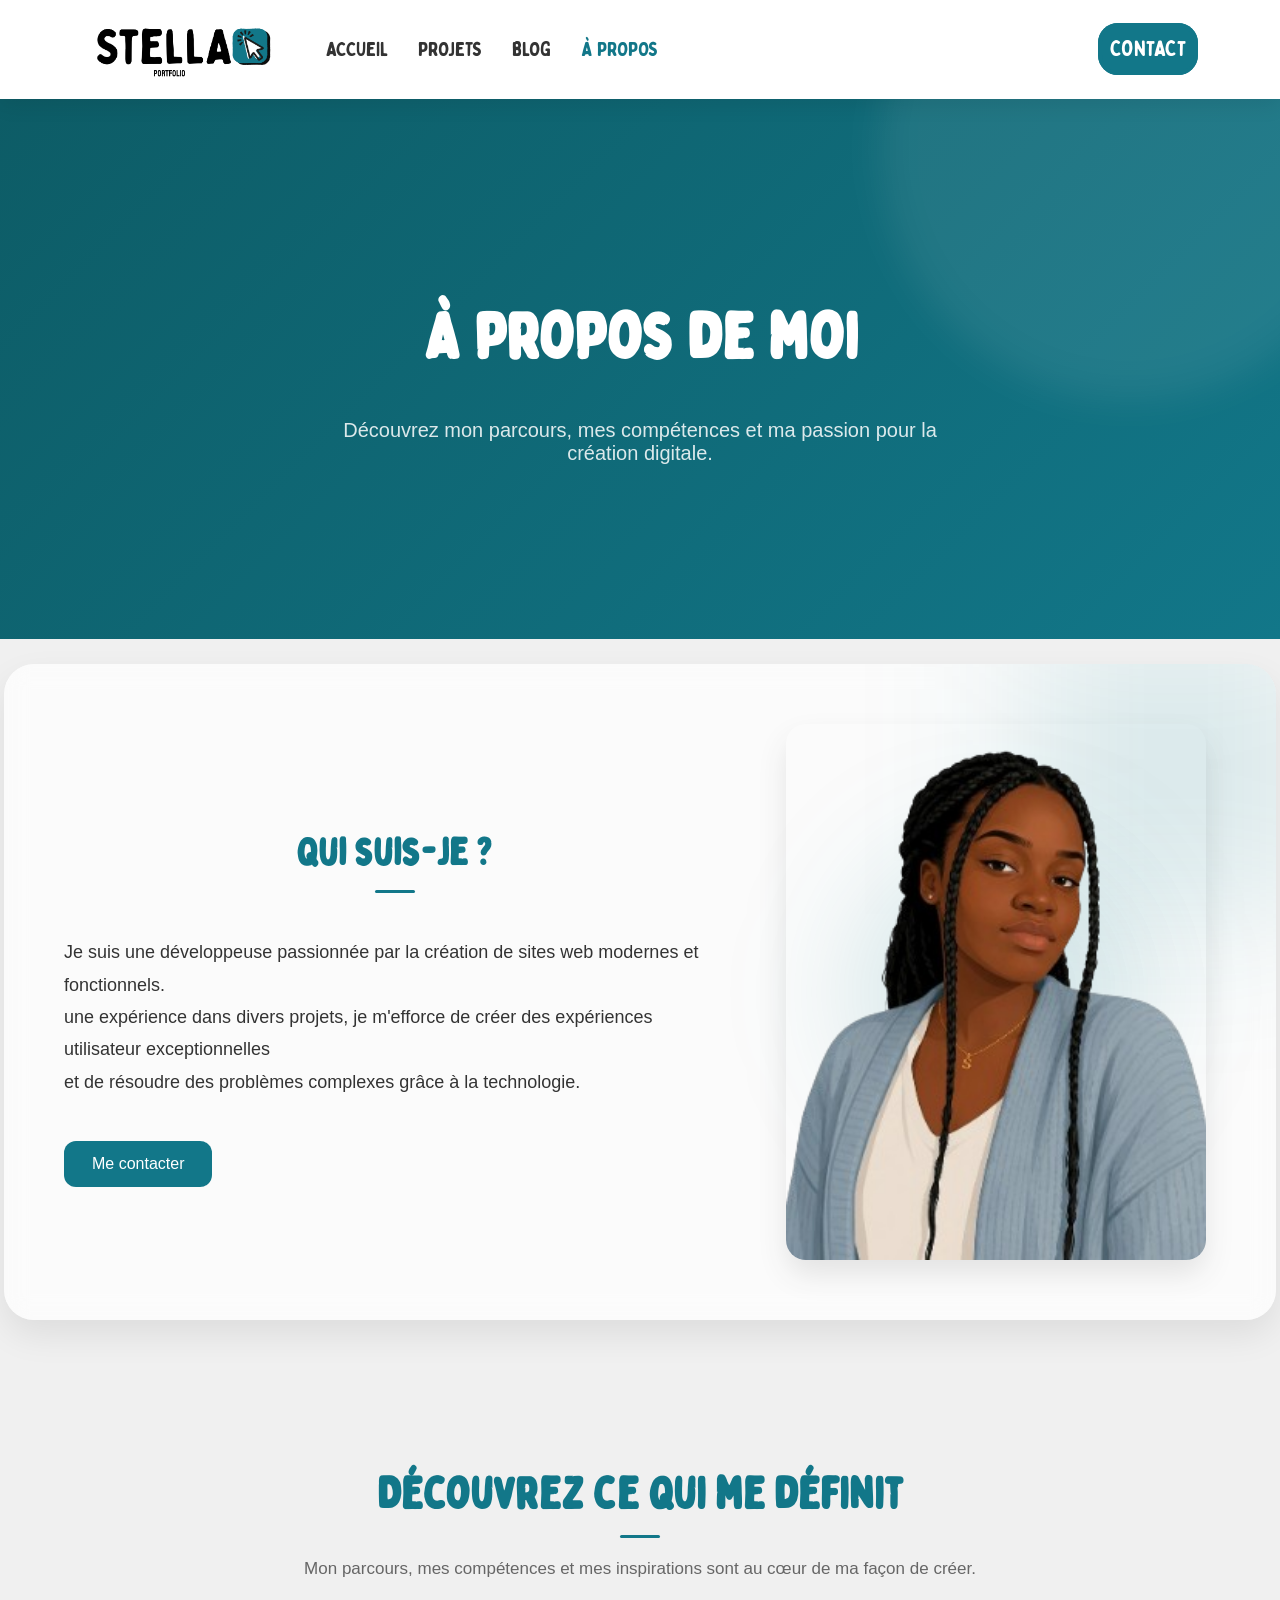
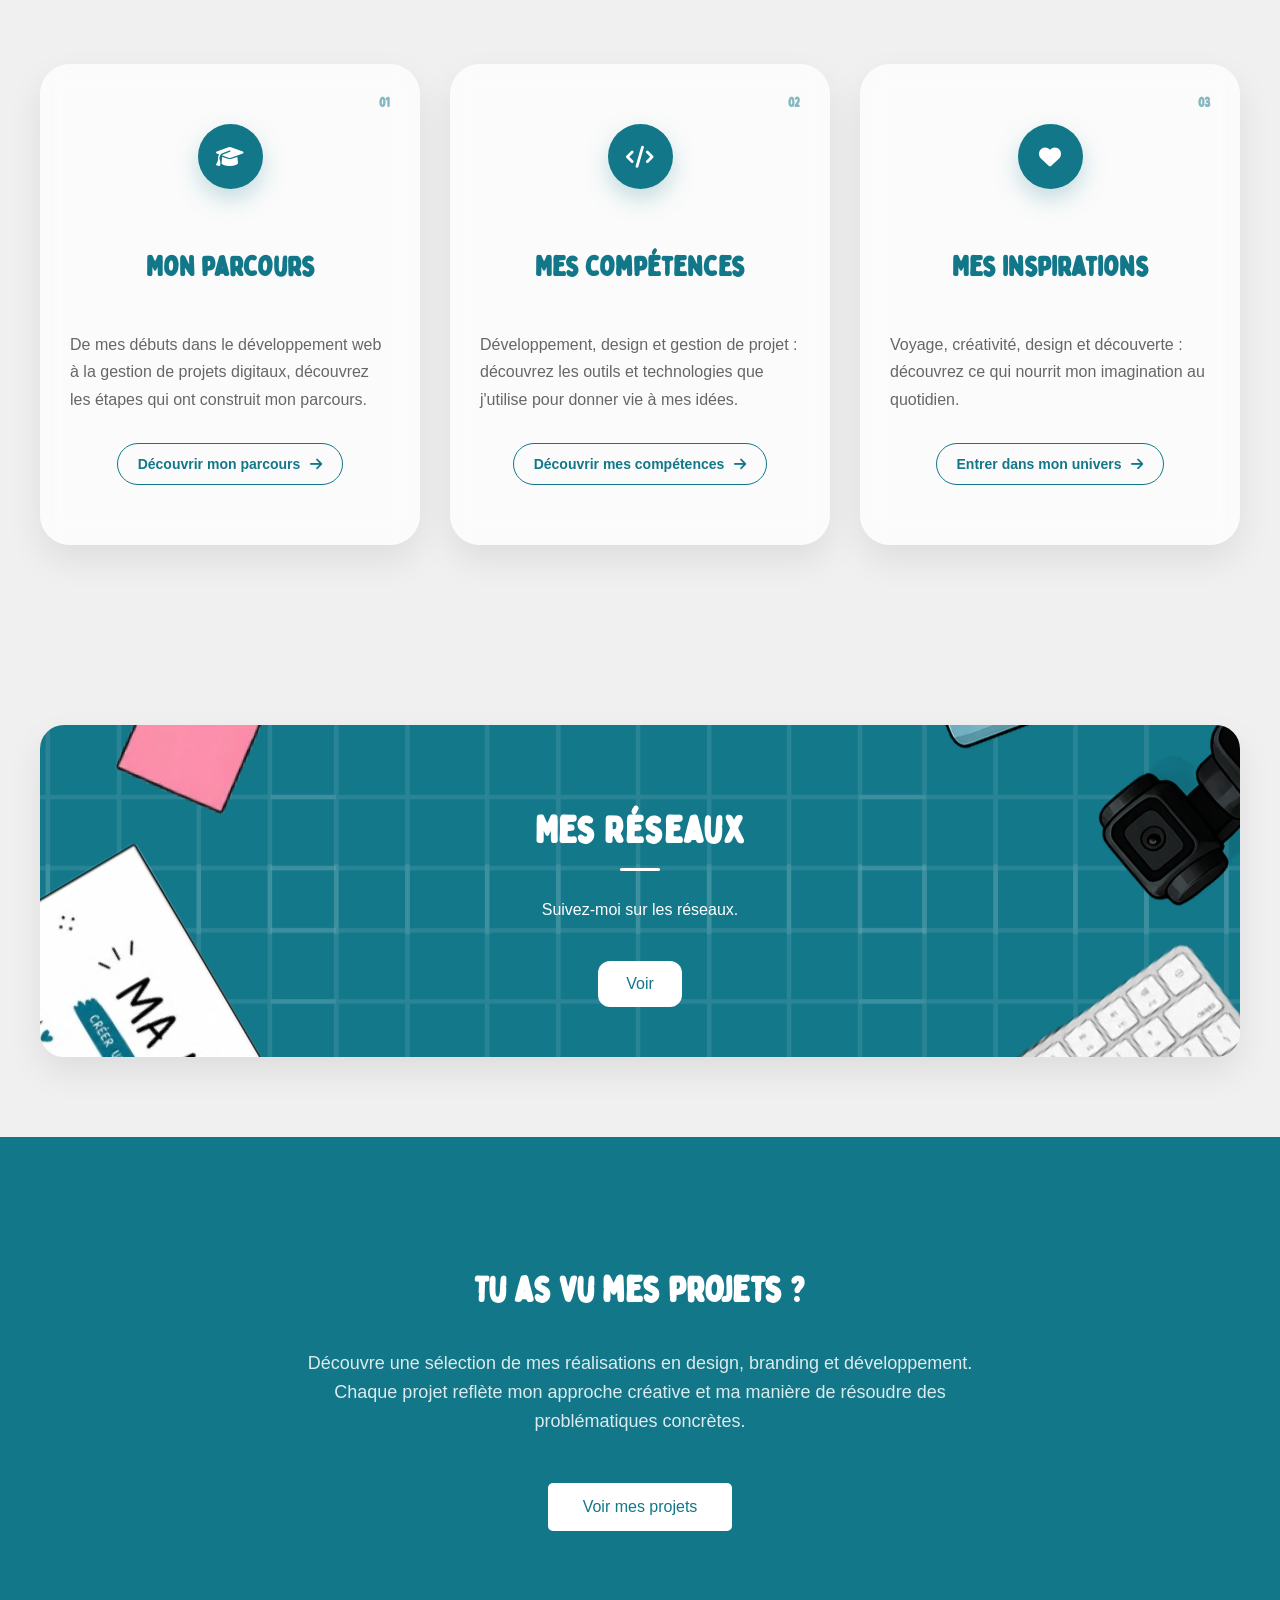
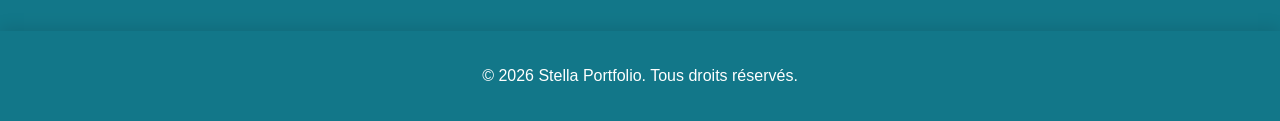
==== commit ca131a59: "modifier page a propos et blog" ====
--- a/vues/apropos.html
+++ b/vues/apropos.html
@@ -34,7 +34,9 @@
 
     <!-- MENU -->
     <div class="nav-menu">
-
+ <div class="mobile-menu-logo">
+    <img src="../media/logo-stella_none.png" alt="Logo Stella">
+</div>
         <div class="nav-links">
 
             <a href="../index.html">Accueil</a>
--- a/assets/css/general.css
+++ b/assets/css/general.css
@@ -1,279 +1,710 @@
-/*** Global Styles */
-/*** Importing Fonts */
+/* =========================================================
+   GLOBAL STYLES
+========================================================= */
+
+/* =========================
+   IMPORTING FONTS
+========================= */
+
 @font-face {
     font-family: 'Bobby Jones';
     src: url('../fonts/bobby-jones-soft-regular.otf') format('truetype');
     font-weight: normal;
     font-style: normal;
 }
-html{
-    scroll-behavior:smooth;
-}
-body{
+
+
+/* =========================
+   HTML / BODY
+========================= */
+
+html {
+    scroll-behavior: smooth;
+}
+
+body {
     background-color: #f0f0f0;
+
     margin: 0;
     padding: 0;
 }
 
-body, p, a {
+body,
+p,
+a {
     font-family: 'Urbanist', sans-serif;
 }
 
-h1, h2 {
+
+/* =========================
+   TITRES
+========================= */
+
+h1,
+h2 {
     font-family: 'Bobby Jones', sans-serif;
 }
 
-/* NAVBAR */
+
+/* =========================================================
+   NAVBAR
+========================================================= */
+
 .navbar {
+
     display: flex;
+
     justify-content: space-around;
     align-items: center;
-    padding: 5px 60px; /* 🔥 plus grand */
+
+    padding: 5px 60px;
+
     background-color: white;
-    box-shadow: 0 6px 20px rgba(0, 0, 0, 0.08);
+
+    box-shadow:
+        0 6px 20px rgba(0, 0, 0, 0.08);
+
     position: sticky;
+
     top: 0;
+
     z-index: 1000;
+
+    flex-direction: row;
+}
+
+
+/* =========================
+   LOGO DESKTOP
+========================= */
+
+.navbar-logo img {
+
+    height: 85px;
+
+    width: auto;
+}
+
+
+/* =========================================================
+   MENU
+========================================================= */
+
+.nav-menu {
+
+    display: flex;
+
+    align-items: center;
+
+    gap: 440px;
+}
+
+
+/* =========================
+   LIENS PRINCIPAUX
+========================= */
+
+.nav-links {
+
+    display: flex;
+
+    gap: 30px;
+}
+
+
+.nav-links a {
+
+    text-decoration: none;
+
+    color: #333;
+
+    font-size: 20px;
+
+    font-weight: 500;
+
+    text-transform: uppercase;
+
+    transition: 0.3s ease;
+
+    font-family: 'Bobby Jones';
+}
+
+
+/* =========================
+   HOVER
+========================= */
+
+.nav-links a:hover {
+
+    color: #127789;
+}
+
+
+/* =========================
+   LIEN ACTIF
+========================= */
+
+.nav-links a.active {
+
+    color: #127789;
+}
+
+
+/* =========================================================
+   CONTACT
+========================================================= */
+
+.nav-links-right a {
+
+    text-decoration: none;
+
+    color: white;
+
+    font-size: 22px;
+
+    font-weight: 500;
+
+    text-transform: uppercase;
+
+    transition: 0.3s ease;
+
+    font-family: 'Bobby Jones';
+
+    padding: 8px;
+
+    border: 4px solid #127789;
+
+    border-radius: 20px;
+
+    background: #127789;
+}
+
+
+/* =========================
+   CONTACT HOVER
+========================= */
+
+.nav-links-right a:hover {
+
+    color: #127789;
+
+    background: white;
+
+    border: 4px solid #127789;
+}
+
+
+/* =========================
+   CONTACT ACTIF
+========================= */
+
+.nav-links-right a.active {
+
+    color: white;
+
+    background: #127789;
+
+    border-color: #127789;
+}
+
+
+/* =========================================================
+   LOGO MENU MOBILE
+========================================================= */
+
+.mobile-menu-logo {
+
+    display: none;
+}
+
+
+/* =========================================================
+   HAMBURGER
+========================================================= */
+
+.hamburger {
+
+    display: none;
+
+    flex-direction: column;
+
+    justify-content: center;
+
+    gap: 6px;
+
+    cursor: pointer;
+
+    z-index: 1100;
+}
+
+
+.hamburger span {
+
+    width: 30px;
+
+    height: 3px;
+
+    background: #127789;
+
+    border-radius: 20px;
+
+    transition: 0.4s ease;
+}
+
+
+/* =========================================================
+   ANIMATION HAMBURGER
+========================================================= */
+
+.hamburger.active span:nth-child(1) {
+
+    transform:
+        rotate(45deg)
+        translateY(12px);
+}
+
+
+.hamburger.active span:nth-child(2) {
+
+    opacity: 0;
+}
+
+
+.hamburger.active span:nth-child(3) {
+
+    transform:
+        rotate(-45deg)
+        translateY(-12px);
+}
+
+
+/* =========================================================
+   FOOTER
+========================================================= */
+
+footer {
+
+    background-color: #127789;
+
+    color: white;
+
+    text-align: center;
+
+    padding: 20px;
+
+    font-size: 16px;
+
+    font-family: 'Bobby Jones';
+
+    box-shadow:
+        0 -4px 15px rgba(0, 0, 0, 0.1);
+}
+
+
+/* =========================================================
+   BACK TO TOP
+========================================================= */
+
+.back-to-top {
+
+    position: fixed;
+
+    bottom: 20px;
+
+    right: 20px;
+
+    padding: 10px 15px;
+
+    background-color: white;
+
+    color: #127789;
+
+    text-decoration: none;
+
+    font-size: 18px;
+
+    font-weight: 500;
+
+    border-radius: 5px;
+
+    transition: 0.3s ease;
+
+    box-shadow:
+        0 4px 15px rgba(0, 0, 0, 0.1);
+
+    visibility: hidden;
+
+    z-index: 900;
+}
+
+
+/* =========================
+   BACK TO TOP HOVER
+========================= */
+
+.back-to-top:hover {
+
+    background-color: white;
+
+    color: #127789;
+
+    border: 2px solid #127789;
+}
+
+
+/* =========================
+   FLÈCHE
+========================= */
+
+.back-to-top::after {
+
+    content: '↑';
+
+    font-size: 18px;
+}
+
+
+.back-to-top:hover::after {
+
+    content: '↑';
+
+    font-size: 18px;
+}
+
+
+/* =========================
+   LIEN BACK TO TOP
+========================= */
+
+.back-to-top a {
+
+    text-decoration: none;
+
+    color: #127789;
+
+    font-size: 18px;
+
+    font-weight: 500;
+
+    transition: 0.3s ease;
+
+    font-family: "Bobby Jones";
+}
+
+
+.back-to-top a:hover {
+
+    background-color: white;
+
+    color: #127789;
+}
+
+
+/* =========================================================
+   MOBILE MENU
+========================================================= */
+
+@media screen and (max-width: 768px) {
+
+
+    /* =========================
+       NAVBAR MOBILE
+    ========================= */
+
+    .navbar {
+
+        display: flex;
+
+        justify-content: center;
+
+        align-items: center;
+
+        width: 100%;
+
+        padding: 5px 0;
+
+        background-color: white;
+
+        box-shadow:
+            0 6px 20px rgba(0, 0, 0, 0.08);
+
+        position: fixed;
+
+        top: 0;
+
+        left: 0;
+
+        z-index: 1000;
+
         flex-direction: row;
-}
-
-
-/* LOGO */
-.navbar-logo img {
-    height: 85px; /* 🔥 taille logo */
-    width: auto;
-}
-
-/* LINKS */
-.nav-links {
-    display: flex;
-    gap: 30px; /* espace entre les liens */
-    
-}
-
-.nav-links a {
-    text-decoration: none;
-    color: #333; /* 🔥 lisible */
-    font-size: 20px;
-    font-weight: 500;
-    text-transform: uppercase;
-    transition: 0.3s;
-    font-family: 'Bobby Jones';
-}
-
-.nav-links a:hover {
-    color: #127789;
-}
-.nav-links-right a {
-    text-decoration: none;
-    color: white;
-    font-size: 22px;
-    font-weight: 500;
-    text-transform: uppercase;
-    transition: 0.3s;
-    font-family: 'Bobby Jones';
-    padding: 8px;
-    border: 4px solid;
-    border-radius: 20px;
-    background: #127789;
-}
-.nav-links-right a:hover {
-    color: #127789;
-    background: white;
-    border: 4px solid #127789;
-}
-
-/* MENU GLOBAL */
-
-.nav-menu {
-    display: flex;
-    align-items: center;
-    gap: 440px;
-}
-
-/* HAMBURGER */
-
-.hamburger{
-
-    display: none;
-
-    flex-direction: column;
-    justify-content: center;
-
-    gap: 6px;
-
-    cursor: pointer;
-
-   z-index: 1001;
-}
-
-.hamburger span{
-
-    width: 30px;
-    height: 3px;
-  z-index: 1001;
-    background: #127789;
-
-    border-radius: 20px;
-
-    transition: 0.4s ease;
-}
-
-/* ANIMATION */
-
-.hamburger.active span:nth-child(1){
-
-    transform:
-    rotate(45deg)
-    translateY(12px);
-}
-
-.hamburger.active span:nth-child(2){
-
-    opacity: 0;
-}
-
-.hamburger.active span:nth-child(3){
-
-    transform:
-    rotate(-45deg)
-    translateY(-12px);
-}
-
-/** FOOTER */
-footer {
-    background-color: #127789;
-    color: white;
-    text-align: center;
-    padding: 20px;
-    font-size: 16px;
-    font-family: 'Bobby Jones';
-    box-shadow: 0 -4px 15px rgba(0, 0, 0, 0.1);
-}
-
-/** BACK TO TOP */.back-to-top {
-    position: fixed;
-    bottom: 20px;
-    right: 20px;
-    padding: 10px 15px;
-    background-color: white;
-    color: #127789;
-    text-decoration: none;
-    font-size: 18px;
-    font-weight: 500;
-    border-radius: 5px;
-    transition: 0.3s;
-    box-shadow: 0 4px 15px rgba(0, 0, 0, 0.1);
-    visibility: hidden;
-}
-.back-to-top:hover {
-    background-color: white;
-    color: #127789;
-    border: 2px solid #127789;
-}
-.back-to-top:after {
-    content: '↑';
-    font-size: 18px;
-}
-.back-to-top:hover:after {
-    content: '↑';
-    font-size: 18px;
-}
-.back-to-top a {
-    text-decoration: none;
-    color: #127789;
-    font-size: 18px;
-    font-weight: 500;
-    transition: 0.3s;
-    font-family: "Bobby Jones";
-}
-.back-to-top a:hover {    
-    background-color: white;
-    color: #127789;    
-   
-}
-
-/* ========================= */
-/* MOBILE MENU */
-/* ========================= */
-
-@media screen and (max-width: 768px){
-
- .navbar {
+    }
+
+
+    /* =========================
+       LOGO PRINCIPAL
+    ========================= */
+
+    .navbar-logo img {
+
+        height: 75px;
+
+        width: auto;
+
+        margin-left: 25px;
+    }
+
+
+    /* =====================================================
+       HAMBURGER
+    ===================================================== */
+
+    .hamburger {
+
         display: flex;
-        justify-content: space-between; 
+
+        flex-direction: column;
+
+        justify-content: center;
+
+        gap: 6px;
+
+        cursor: pointer;
+
+        position: fixed;
+
+        right: 25px;
+
+        top: 30px;
+
+        z-index: 1100;
+    }
+
+
+    .hamburger span {
+
+        width: 30px;
+
+        height: 3px;
+
+        background: #127789;
+
+        border-radius: 20px;
+
+        transition: 0.4s ease;
+    }
+
+
+    /* =====================================================
+       ANIMATION HAMBURGER
+    ===================================================== */
+
+    .hamburger.active span:nth-child(1) {
+
+        transform:
+            rotate(45deg)
+            translateY(12px);
+    }
+
+
+    .hamburger.active span:nth-child(2) {
+
+        opacity: 0;
+    }
+
+
+    .hamburger.active span:nth-child(3) {
+
+        transform:
+            rotate(-45deg)
+            translateY(-12px);
+    }
+
+
+    /* =====================================================
+       MENU MOBILE
+    ===================================================== */
+
+    .nav-menu {
+
+        position: fixed;
+
+        top: 0;
+
+        right: -100%;
+
+        width: 100%;
+
+        height: 100vh;
+
+        background: rgba(255, 255, 255, 0.96);
+
+        backdrop-filter: blur(12px);
+
+        display: flex;
+
+        flex-direction: column;
+
+        justify-content: flex-start;
+
         align-items: center;
-        /* padding: 5px 60px; */
-        background-color: white;
-        box-shadow: 0 6px 20px rgba(0, 0, 0, 0.08);
-        position: fixed;
-        top: 0;
-        z-index: 1000;
-        flex-direction: row;
+
+        gap: 0;
+
+        padding-top: 80px;
+
+        transition: right 0.5s ease;
+
+        z-index: 1050;
+
+        overflow-y: auto;
+    }
+
+
+    /* =========================
+       MENU OUVERT
+    ========================= */
+
+    .nav-menu.active {
+
+        right: 0;
+    }
+
+
+    /* =====================================================
+       LOGO DANS LE MENU MOBILE
+    ===================================================== */
+
+    .mobile-menu-logo {
+
+        display: flex;
+
+        justify-content: center;
+
+        align-items: center;
+
+        margin-bottom: 45px;
+    }
+
+
+    .mobile-menu-logo img {
+
+        width: 150px;
+
+        height: auto;
+    }
+
+
+    /* =====================================================
+       LIENS MOBILE
+    ===================================================== */
+
+    .nav-links {
+
+        display: flex;
+
+        flex-direction: column;
+
+        align-items: center;
+
+        gap: 30px;
+
+        height: auto;
+
         width: 100%;
     }
 
-.navbar-logo img {
-    height: 85px;
-    width: auto;
-   margin-left: 30px;
-}
-    .hamburger {
-                display: flex;
+
+    .nav-links a {
+
+        font-size: 28px;
+
+        color: #333;
+
+        text-decoration: none;
+
+        font-family: 'Bobby Jones';
+
+        transition: 0.3s ease;
+    }
+
+
+    /* =========================
+       HOVER
+    ========================= */
+
+    .nav-links a:hover {
+
+        color: #127789;
+    }
+
+
+    /* =========================
+       LIEN ACTIF
+    ========================= */
+
+    .nav-links a.active {
+
+        color: #127789;
+    }
+
+
+    /* =====================================================
+       CONTACT MOBILE
+    ===================================================== */
+
+    .nav-links-right {
+
+        margin-top: 35px;
+
+        display: flex;
+
+        justify-content: center;
+    }
+
+
+    .nav-links-right a {
+
+        font-size: 22px;
+
         color: white;
-       position: fixed;
-        right: 36px;
-       
-        border-radius: 100%;
-    }
-
-.hamburger span {
-    width: 30px;
-    height: 3px;
-    z-index: 1001;
-    background: #127789;
-    border-radius: 20px;
-    transition: 0.4s ease;
-}
- /* ACTIVE */
-
-.nav-menu.active{
-        right: 0;
-    }
-
-.nav-menu {
-    position: fixed;
-    top: 0;
-    right: -100%; /* 🔥 IMPORTANT */
-    width: 100%;
-    height: 110vh;
-    background: rgb(255 255 255 / 96%);
-    backdrop-filter: blur(12px);
-    flex-direction: column;
-    justify-content: center;
-    align-items: center;
-    gap: 50px;
-    transition: 0.5s ease;
-    z-index: 1000;
-}
-.nav-links {
-        display: flex;
-        flex-direction: column;
-        align-items: center;
-        gap: 35px;
-                height: 50%;
-    }
-.nav-links a {
-        font-size: 28px;
+
+        padding: 12px 25px;
+
+        border: 3px solid #127789;
+
+        border-radius: 20px;
+
+        background: #127789;
+
+        font-family: 'Bobby Jones';
+
+        transition: 0.3s ease;
+    }
+
+
+    /* =========================
+       CONTACT HOVER
+    ========================= */
+
+    .nav-links-right a:hover {
+
         color: #127789;
-    }
-    .nav-links-right a {
-        font-size: 22px;
+
+        background: white;
+    }
+
+
+    /* =========================
+       CONTACT ACTIF
+    ========================= */
+
+    .nav-links-right a.active {
+
         color: white;
-                padding: 20px;
-
-        /* color: #127789; */
-        border: none;
+
+        background: #127789;
+
+        border-color: #127789;
     }
 
 }
